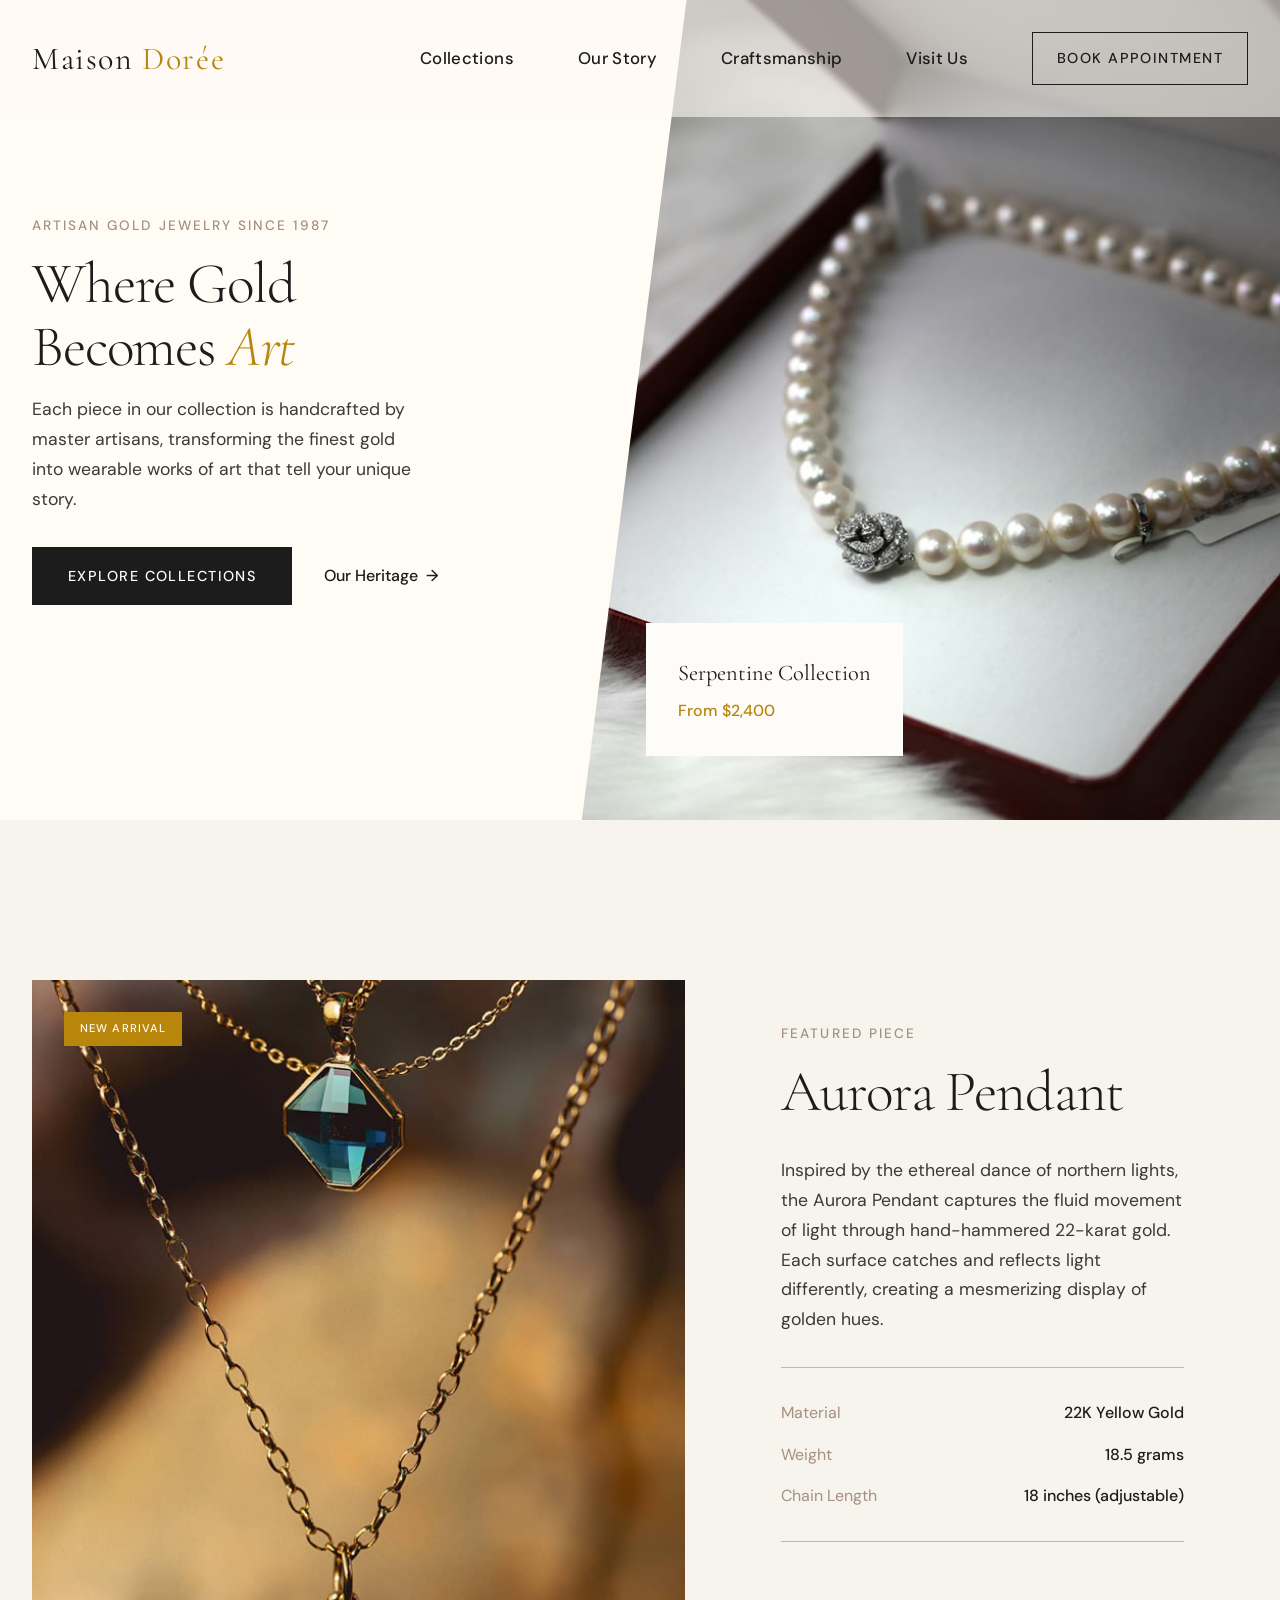
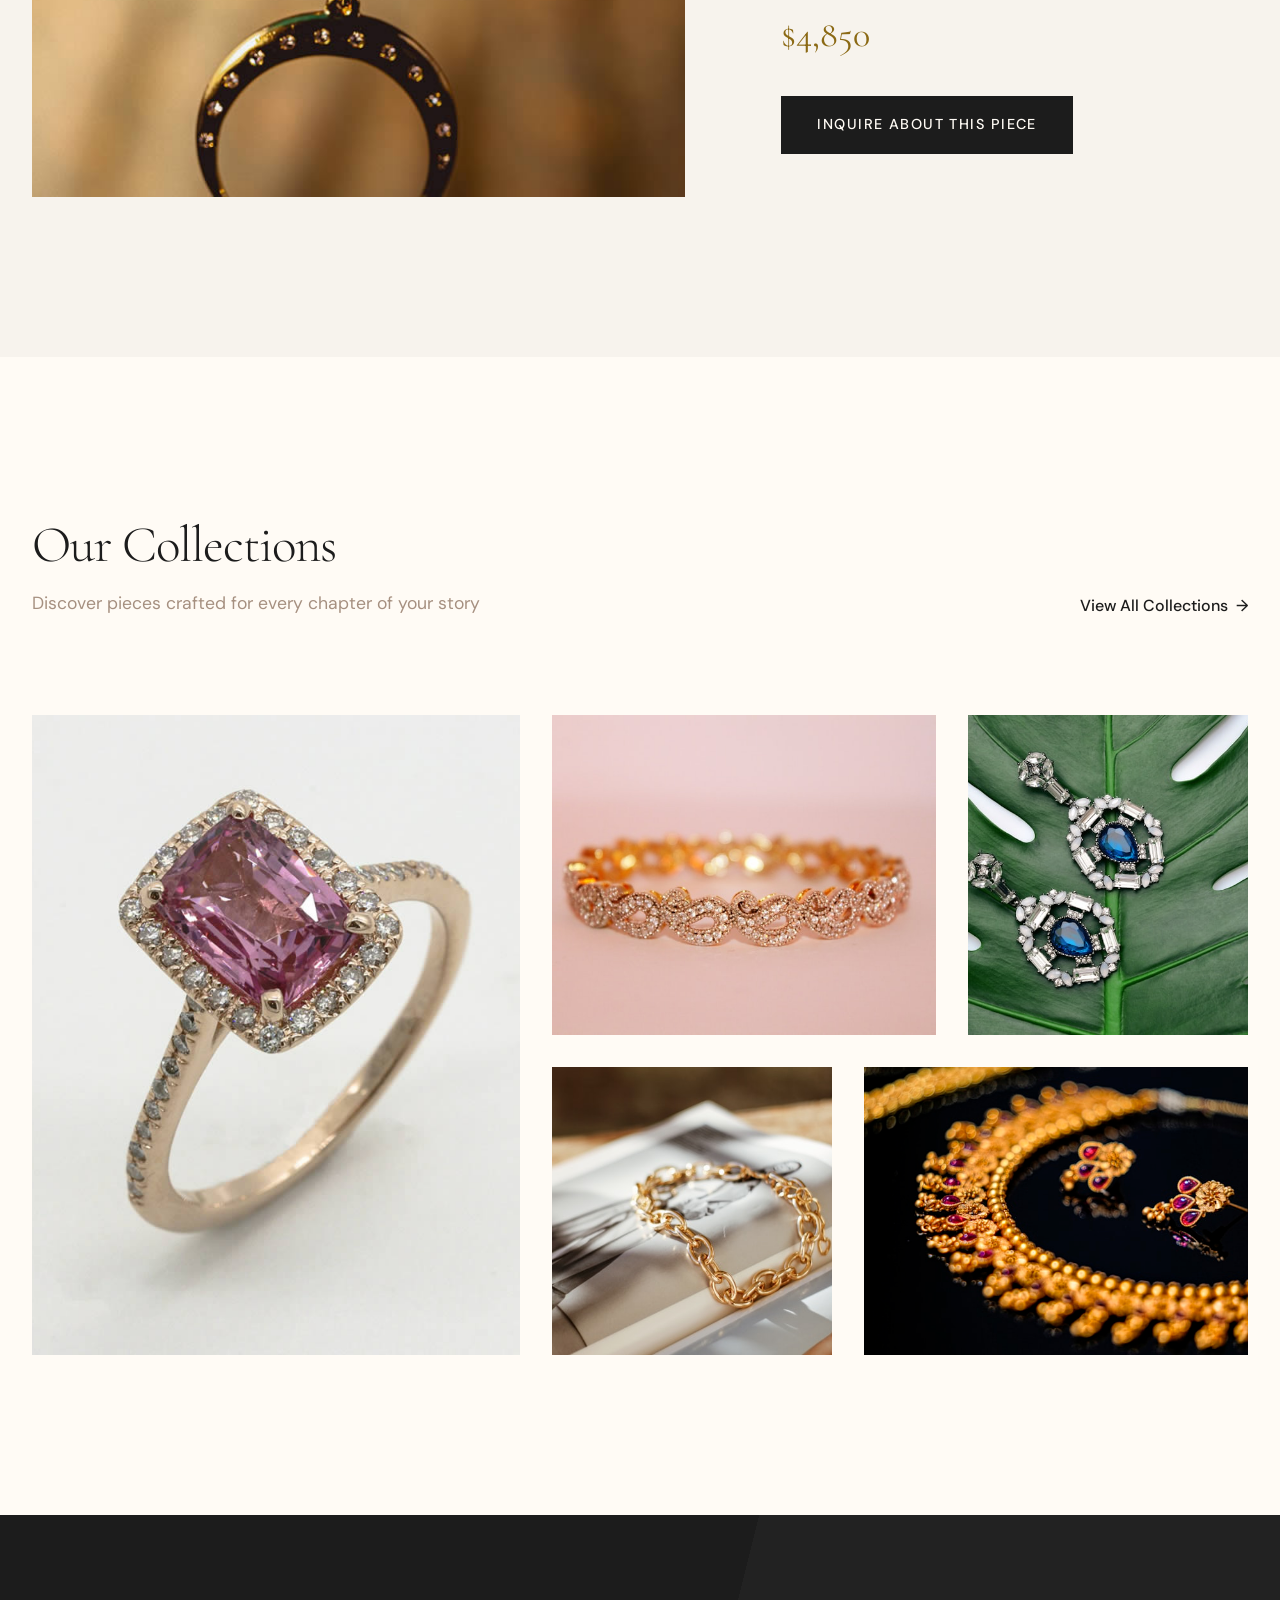
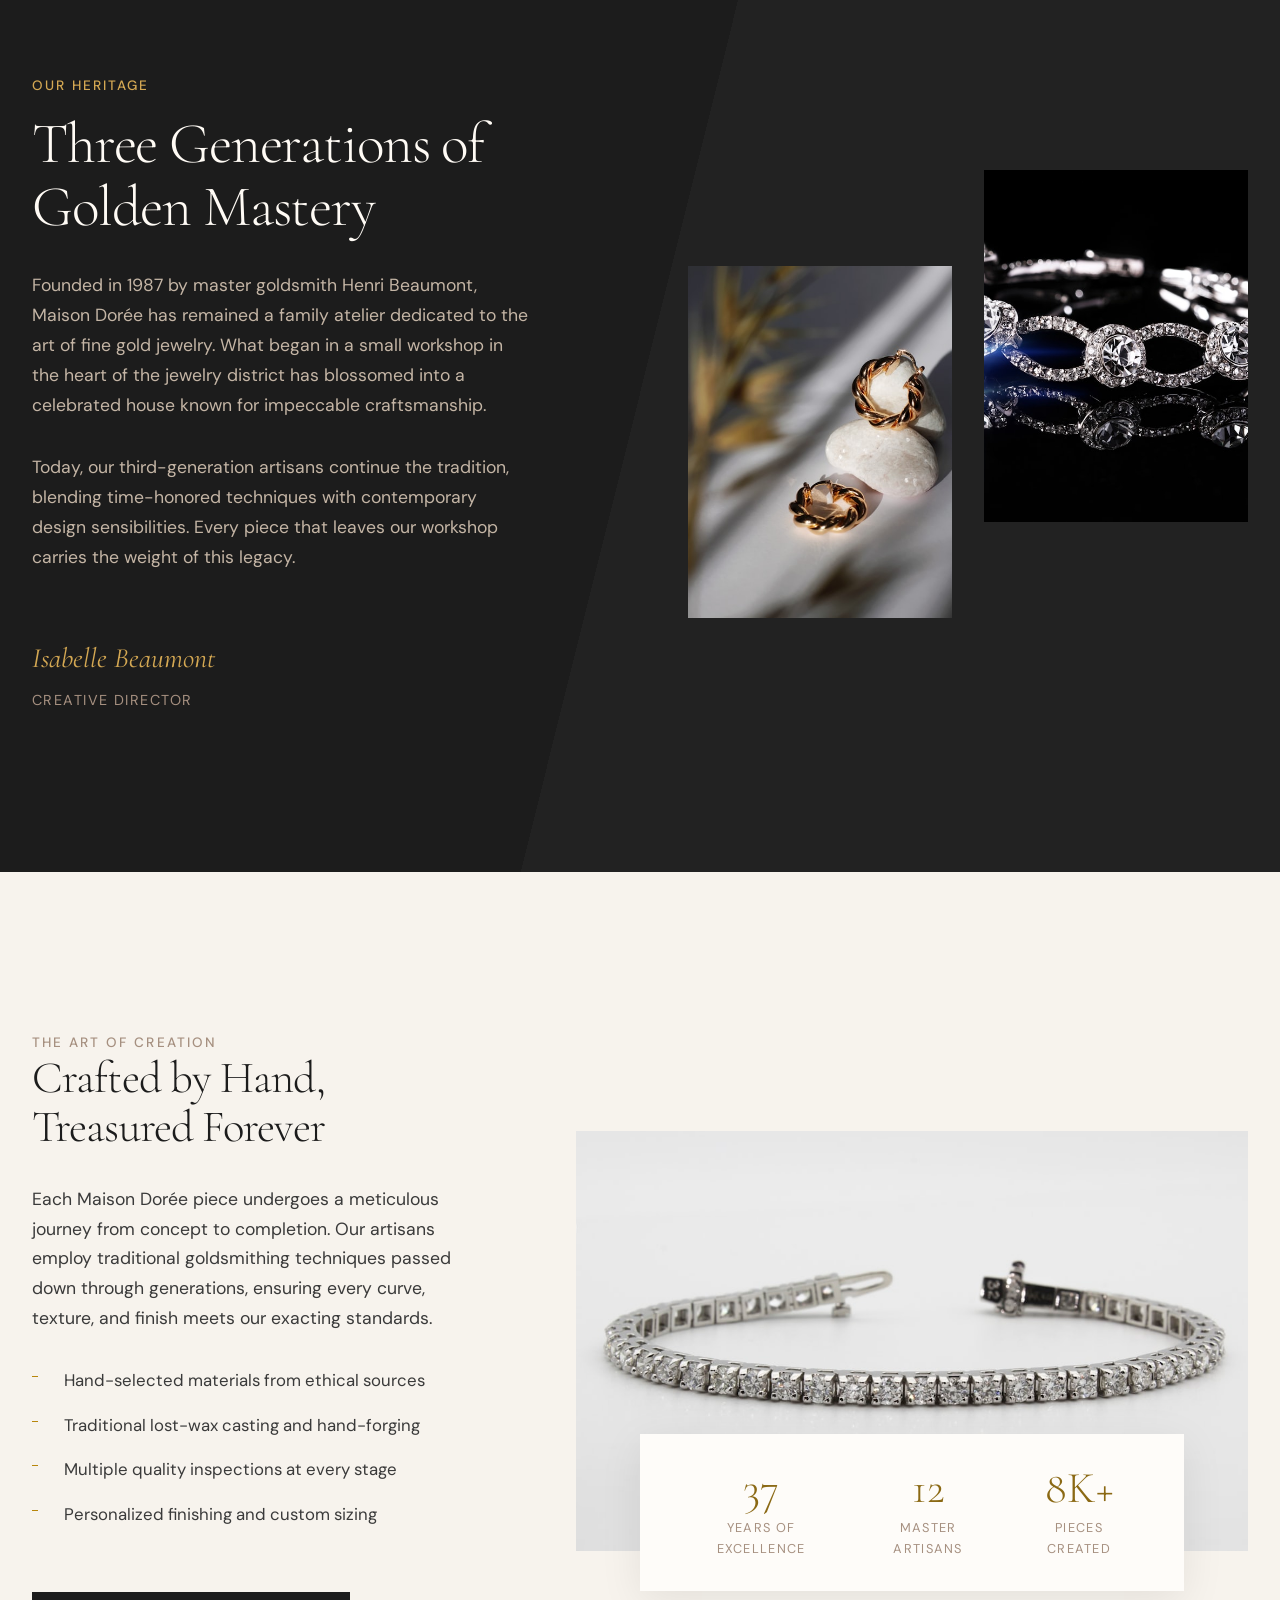
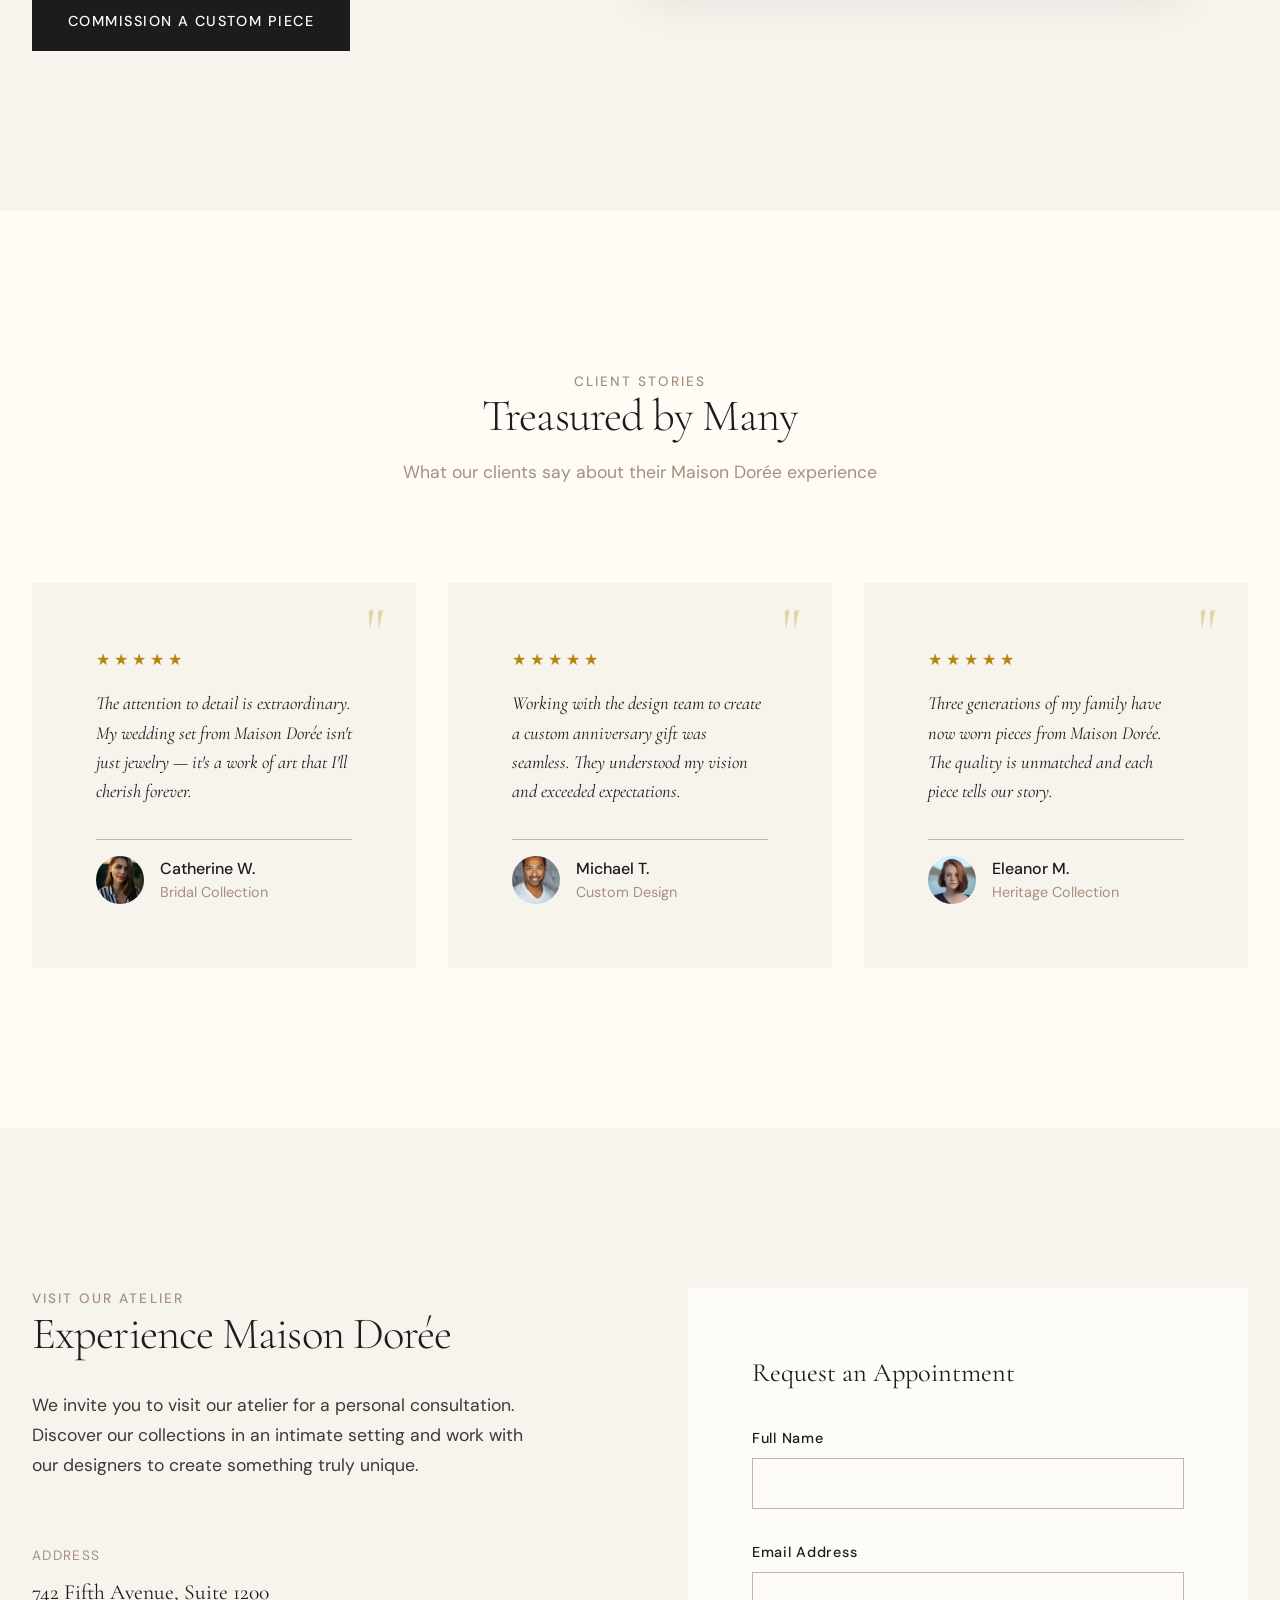
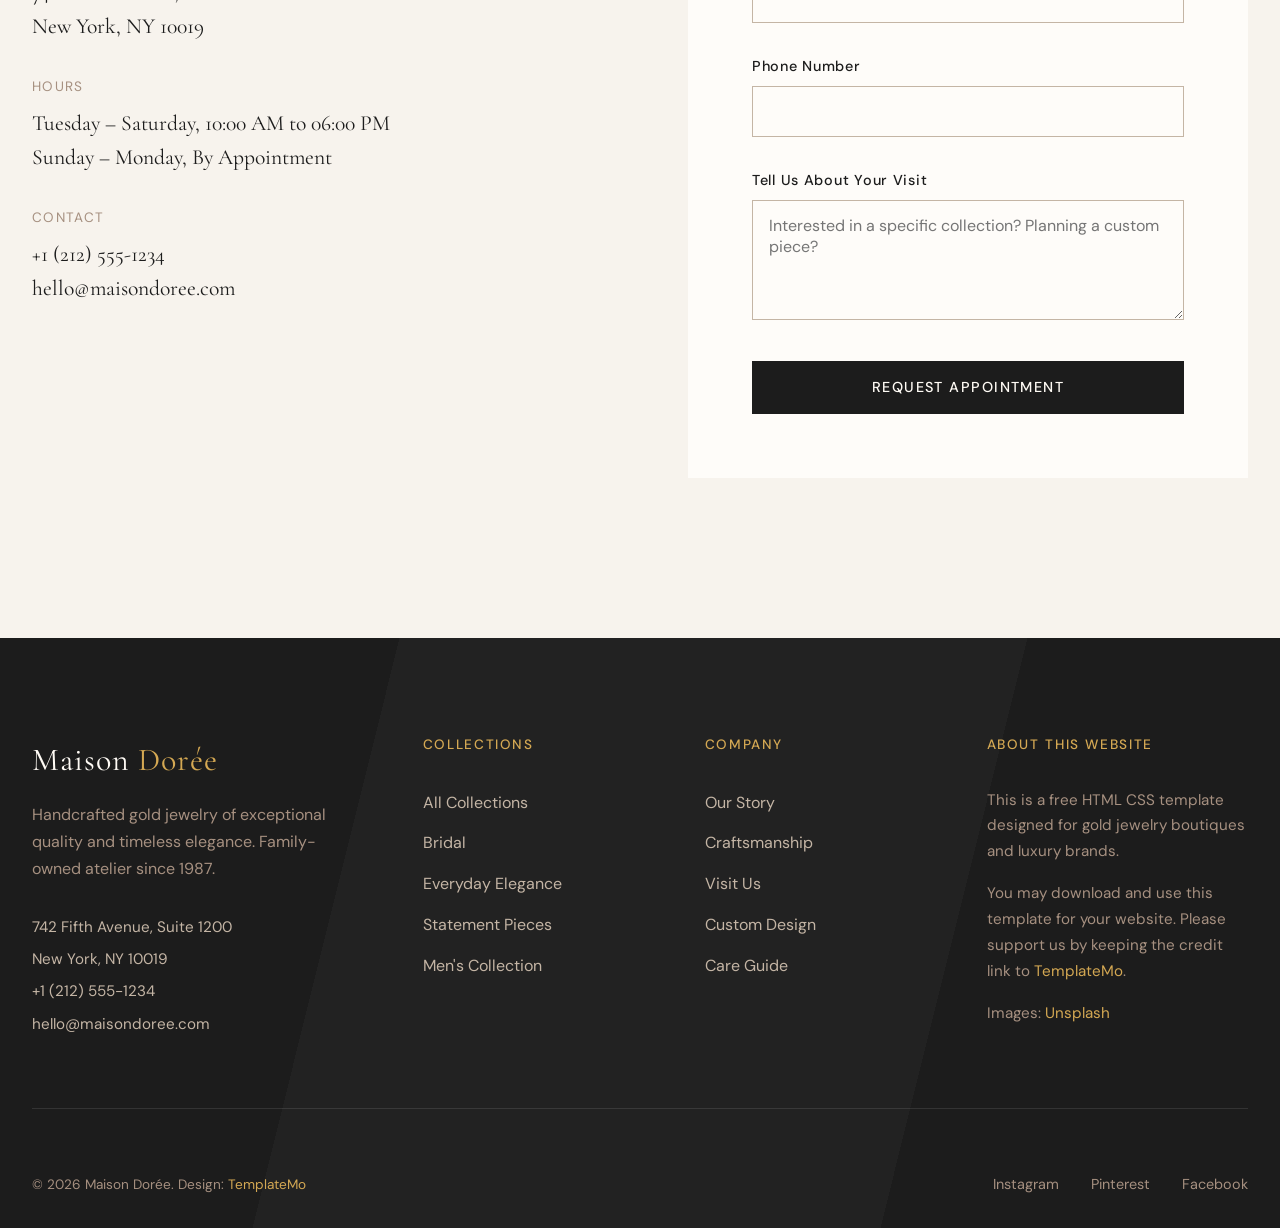
==== web/templatemo_611_maison_doree/index.html @ 8c03e45a "Add files via upload" ====
<!DOCTYPE html>
<html lang="en">
<head>
    <meta charset="UTF-8">
    <meta name="viewport" content="width=device-width, initial-scale=1.0">
    <title>Maison Dorée — Fine Gold Jewelry</title>
    
    <!-- Google Fonts -->
    <link rel="preconnect" href="https://fonts.googleapis.com">
    <link rel="preconnect" href="https://fonts.gstatic.com" crossorigin>
    <link href="https://fonts.googleapis.com/css2?family=Cormorant+Garamond:ital,wght@0,300;0,400;0,500;0,600;1,300;1,400&family=DM+Sans:ital,wght@0,400;0,500;0,600;1,400&display=swap" rel="stylesheet">
    <link rel="stylesheet" href="templatemo-maison-style.css">
    <!--

TemplateMo 611 Maison Doree

https://templatemo.com/tm-611-maison-doree

-->
</head>
<body>
    <!-- Header -->
    <header class="site-header" id="header">
        <div class="container">
            <div class="header-inner">
                <a href="#" class="logo">Maison <span>Dorée</span></a>
                
                <nav class="nav-main">
                    <a href="#collections">Collections</a>
                    <a href="#story">Our Story</a>
                    <a href="#craftsmanship">Craftsmanship</a>
                    <a href="#contact">Visit Us</a>
                    <a href="#contact" class="nav-cta">Book Appointment</a>
                </nav>
                
                <button class="menu-toggle" id="menuToggle" aria-label="Toggle menu">
                    <span></span>
                    <span></span>
                    <span></span>
                </button>
            </div>
        </div>
    </header>
    
    <!-- Mobile Navigation -->
    <div class="mobile-overlay" id="mobileOverlay"></div>
    <nav class="mobile-nav" id="mobileNav">
        <button class="mobile-nav-close" id="mobileNavClose">×</button>
        <ul class="mobile-nav-links">
            <li><a href="#collections">Collections</a></li>
            <li><a href="#story">Our Story</a></li>
            <li><a href="#craftsmanship">Craftsmanship</a></li>
            <li><a href="#contact">Visit Us</a></li>
        </ul>
        <div class="mobile-nav-cta">
            <a href="#contact" class="btn-primary">Book Appointment</a>
        </div>
    </nav>
    
    <!-- Hero Section -->
    <section class="hero">
        <div class="hero-content">
            <p class="text-label hero-tagline">Artisan Gold Jewelry Since 1987</p>
            <h1 class="heading-display hero-title">
                Where Gold<br>Becomes <em>Art</em>
            </h1>
            <p class="text-body hero-description">
                Each piece in our collection is handcrafted by master artisans, 
                transforming the finest gold into wearable works of art that 
                tell your unique story.
            </p>
            <div class="hero-actions">
                <a href="#collections" class="btn-primary">Explore Collections</a>
                <a href="#story" class="btn-text">Our Heritage</a>
            </div>
        </div>
        <div class="hero-image">
            <div class="hero-slide active" data-title="Serpentine Collection" data-price="From $2,400">
                <img src="images/maison-hero-01.jpg" 
                     alt="Serpentine gold jewelry collection">
            </div>
            <div class="hero-slide" data-title="Aurora Pendant" data-price="From $4,850">
                <img src="images/maison-hero-02.jpg" 
                     alt="Aurora gold pendant necklace">
            </div>
            <div class="hero-slide" data-title="Heritage Rings" data-price="From $3,200">
                <img src="images/maison-hero-03.jpg" 
                     alt="Heritage gold ring collection">
            </div>
            <div class="hero-image-overlay">
                <p class="overlay-title" id="heroTitle">Serpentine Collection</p>
                <p class="overlay-price" id="heroPrice">From $2,400</p>
            </div>
        </div>
    </section>
    
    <!-- Featured Piece -->
    <section class="featured-piece">
        <div class="container">
            <div class="featured-grid">
                <div class="featured-image-wrapper">
                    <div class="featured-image">
                        <img src="images/maison-hero-02.jpg" 
                             alt="Handcrafted gold necklace">
                    </div>
                    <div class="featured-badge">New Arrival</div>
                </div>
                <div class="featured-content">
                    <p class="text-label featured-label">Featured Piece</p>
                    <h2 class="heading-display featured-title">
                        Aurora Pendant
                    </h2>
                    <p class="text-body featured-description">
                        Inspired by the ethereal dance of northern lights, 
                        the Aurora Pendant captures the fluid movement of light 
                        through hand-hammered 22-karat gold. Each surface catches 
                        and reflects light differently, creating a mesmerizing 
                        display of golden hues.
                    </p>
                    <div class="featured-details">
                        <div class="detail-row">
                            <span class="detail-label">Material</span>
                            <span class="detail-value">22K Yellow Gold</span>
                        </div>
                        <div class="detail-row">
                            <span class="detail-label">Weight</span>
                            <span class="detail-value">18.5 grams</span>
                        </div>
                        <div class="detail-row">
                            <span class="detail-label">Chain Length</span>
                            <span class="detail-value">18 inches (adjustable)</span>
                        </div>
                    </div>
                    <p class="featured-price">$4,850</p>
                    <a href="#contact" class="btn-primary">Inquire About This Piece</a>
                </div>
            </div>
        </div>
    </section>
    
    <!-- Collections -->
    <section class="collections" id="collections">
        <div class="container">
            <div class="section-header">
                <div class="section-header-left">
                    <h2 class="heading-display section-title">Our Collections</h2>
                    <p class="text-body section-subtitle">
                        Discover pieces crafted for every chapter of your story
                    </p>
                </div>
                <a href="#" class="btn-text">View All Collections</a>
            </div>
            
            <div class="collections-grid">
                <div class="collection-item">
                    <div class="collection-image">
                        <img src="images/maison-hero-03.jpg" 
                             alt="Bridal jewelry collection">
                    </div>
                    <div class="collection-overlay">
                        <h3 class="collection-name">Bridal</h3>
                        <p class="collection-count">24 pieces</p>
                    </div>
                </div>
                
                <div class="collection-item">
                    <div class="collection-image">
                        <img src="images/maison-doree-01.jpg" 
                             alt="Everyday gold jewelry">
                    </div>
                    <div class="collection-overlay">
                        <h3 class="collection-name">Everyday Elegance</h3>
                        <p class="collection-count">36 pieces</p>
                    </div>
                </div>
                
                <div class="collection-item">
                    <div class="collection-image">
                        <img src="images/maison-doree-02.jpg" 
                             alt="Statement gold pieces">
                    </div>
                    <div class="collection-overlay">
                        <h3 class="collection-name">Statement</h3>
                        <p class="collection-count">18 pieces</p>
                    </div>
                </div>
                
                <div class="collection-item">
                    <div class="collection-image">
                        <img src="images/maison-doree-03.jpg" 
                             alt="Heritage collection">
                    </div>
                    <div class="collection-overlay">
                        <h3 class="collection-name">Heritage</h3>
                        <p class="collection-count">12 pieces</p>
                    </div>
                </div>
                
                <div class="collection-item">
                    <div class="collection-image">
                        <img src="images/maison-doree-04.jpg" 
                             alt="Men's gold collection">
                    </div>
                    <div class="collection-overlay">
                        <h3 class="collection-name">Men's Collection</h3>
                        <p class="collection-count">15 pieces</p>
                    </div>
                </div>
            </div>
        </div>
    </section>
    
    <!-- Our Story -->
    <section class="story" id="story">
        <div class="container">
            <div class="story-grid">
                <div class="story-content">
                    <p class="text-label story-label">Our Heritage</p>
                    <h2 class="heading-display story-title">
                        Three Generations of Golden Mastery
                    </h2>
                    <p class="text-body story-text">
                        Founded in 1987 by master goldsmith Henri Beaumont, 
                        Maison Dorée has remained a family atelier dedicated to 
                        the art of fine gold jewelry. What began in a small 
                        workshop in the heart of the jewelry district has 
                        blossomed into a celebrated house known for impeccable 
                        craftsmanship.
                    </p>
                    <p class="text-body story-text">
                        Today, our third-generation artisans continue the 
                        tradition, blending time-honored techniques with 
                        contemporary design sensibilities. Every piece that 
                        leaves our workshop carries the weight of this legacy.
                    </p>
                    <div class="story-signature">
                        <p class="signature-name">Isabelle Beaumont</p>
                        <p class="signature-title">Creative Director</p>
                    </div>
                </div>
                <div class="story-images">
                    <div class="story-image">
                        <img src="images/maison-doree-05.jpg" 
                             alt="Goldsmith at work">
                    </div>
                    <div class="story-image">
                        <img src="images/maison-doree-06.jpg" 
                             alt="Jewelry crafting detail">
                    </div>
                </div>
            </div>
        </div>
    </section>
    
    <!-- Craftsmanship -->
    <section class="craftsmanship" id="craftsmanship">
        <div class="container">
            <div class="craft-grid">
                <div class="craft-content">
                    <p class="text-label">The Art of Creation</p>
                    <h2 class="heading-display craft-title">
                        Crafted by Hand, Treasured Forever
                    </h2>
                    <p class="text-body craft-text">
                        Each Maison Dorée piece undergoes a meticulous journey 
                        from concept to completion. Our artisans employ 
                        traditional goldsmithing techniques passed down through 
                        generations, ensuring every curve, texture, and finish 
                        meets our exacting standards.
                    </p>
                    <ul class="craft-list text-body">
                        <li>Hand-selected materials from ethical sources</li>
                        <li>Traditional lost-wax casting and hand-forging</li>
                        <li>Multiple quality inspections at every stage</li>
                        <li>Personalized finishing and custom sizing</li>
                    </ul>
                    <a href="#contact" class="btn-primary">Commission a Custom Piece</a>
                </div>
                <div class="craft-image-wrapper">
                    <div class="craft-image">
                        <img src="images/maison-doree-07.jpg" 
                             alt="Jewelry craftsmanship workshop">
                    </div>
                    <div class="craft-stats">
                        <div class="stat-item">
                            <p class="stat-number">37</p>
                            <p class="stat-label">Years of Excellence</p>
                        </div>
                        <div class="stat-item">
                            <p class="stat-number">12</p>
                            <p class="stat-label">Master Artisans</p>
                        </div>
                        <div class="stat-item">
                            <p class="stat-number">8K+</p>
                            <p class="stat-label">Pieces Created</p>
                        </div>
                    </div>
                </div>
            </div>
        </div>
    </section>
    
    <!-- Testimonials -->
    <section class="testimonials">
        <div class="container">
            <div class="testimonials-header">
                <p class="text-label">Client Stories</p>
                <h2 class="heading-display testimonials-title">Treasured by Many</h2>
                <p class="text-body testimonials-subtitle">What our clients say about their Maison Dorée experience</p>
            </div>
            
            <div class="testimonials-grid">
                <div class="testimonial-card">
                    <div class="testimonial-stars">
                        <span>★</span><span>★</span><span>★</span><span>★</span><span>★</span>
                    </div>
                    <p class="testimonial-text">
                        The attention to detail is extraordinary. My wedding set from Maison Dorée isn't just jewelry — it's a work of art that I'll cherish forever.
                    </p>
                    <div class="testimonial-author">
                        <div class="testimonial-avatar">
                            <img src="images/avatar-01.jpg" alt="Catherine W.">
                        </div>
                        <div class="testimonial-info">
                            <p class="testimonial-name">Catherine W.</p>
                            <p class="testimonial-detail">Bridal Collection</p>
                        </div>
                    </div>
                </div>
                
                <div class="testimonial-card">
                    <div class="testimonial-stars">
                        <span>★</span><span>★</span><span>★</span><span>★</span><span>★</span>
                    </div>
                    <p class="testimonial-text">
                        Working with the design team to create a custom anniversary gift was seamless. They understood my vision and exceeded expectations.
                    </p>
                    <div class="testimonial-author">
                        <div class="testimonial-avatar">
                            <img src="images/avatar-02.jpg" alt="Michael T.">
                        </div>
                        <div class="testimonial-info">
                            <p class="testimonial-name">Michael T.</p>
                            <p class="testimonial-detail">Custom Design</p>
                        </div>
                    </div>
                </div>
                
                <div class="testimonial-card">
                    <div class="testimonial-stars">
                        <span>★</span><span>★</span><span>★</span><span>★</span><span>★</span>
                    </div>
                    <p class="testimonial-text">
                        Three generations of my family have now worn pieces from Maison Dorée. The quality is unmatched and each piece tells our story.
                    </p>
                    <div class="testimonial-author">
                        <div class="testimonial-avatar">
                            <img src="images/avatar-03.jpg" alt="Eleanor M.">
                        </div>
                        <div class="testimonial-info">
                            <p class="testimonial-name">Eleanor M.</p>
                            <p class="testimonial-detail">Heritage Collection</p>
                        </div>
                    </div>
                </div>
            </div>
        </div>
    </section>
    
    <!-- Contact -->
    <section class="contact" id="contact">
        <div class="container">
            <div class="contact-grid">
                <div class="contact-content">
                    <p class="text-label">Visit Our Atelier</p>
                    <h2 class="heading-display contact-title">
                        Experience Maison Dorée
                    </h2>
                    <p class="text-body contact-text">
                        We invite you to visit our atelier for a personal 
                        consultation. Discover our collections in an intimate 
                        setting and work with our designers to create something 
                        truly unique.
                    </p>
                    
                    <div class="contact-details">
                        <div class="contact-item">
                            <p class="contact-item-label">Address</p>
                            <p class="contact-item-value">
                                742 Fifth Avenue, Suite 1200<br>
                                New York, NY 10019
                            </p>
                        </div>
                        <div class="contact-item">
                            <p class="contact-item-label">Hours</p>
                            <p class="contact-item-value">
                                Tuesday – Saturday, 10:00 AM to 06:00 PM<br>
                                Sunday – Monday, By Appointment
                            </p>
                        </div>
                        <div class="contact-item">
                            <p class="contact-item-label">Contact</p>
                            <p class="contact-item-value">
                                <a href="tel:+12125551234">+1 (212) 555-1234</a><br>
                                <a href="mailto:hello@maisondoree.com">hello@maisondoree.com</a>
                            </p>
                        </div>
                    </div>
                </div>
                
                <div class="contact-form-wrapper">
                    <h3 class="form-title">Request an Appointment</h3>
                    <form id="appointmentForm">
                        <div class="form-group">
                            <label class="form-label" for="name">Full Name</label>
                            <input type="text" id="name" name="name" class="form-input" required>
                        </div>
                        <div class="form-group">
                            <label class="form-label" for="email">Email Address</label>
                            <input type="email" id="email" name="email" class="form-input" required>
                        </div>
                        <div class="form-group">
                            <label class="form-label" for="phone">Phone Number</label>
                            <input type="tel" id="phone" name="phone" class="form-input">
                        </div>
                        <div class="form-group">
                            <label class="form-label" for="message">Tell Us About Your Visit</label>
                            <textarea id="message" name="message" class="form-textarea" 
                                placeholder="Interested in a specific collection? Planning a custom piece?"></textarea>
                        </div>
                        <button type="submit" class="form-submit">Request Appointment</button>
                    </form>
                </div>
            </div>
        </div>
    </section>
    
    <!-- Footer -->
    <footer class="site-footer">
        <div class="container">
            <div class="footer-grid">
                <!-- Column 1: Brand & Contact -->
                <div class="footer-brand">
                    <p class="footer-logo">Maison <span>Dorée</span></p>
                    <p class="footer-tagline">
                        Handcrafted gold jewelry of exceptional quality and timeless elegance. Family-owned atelier since 1987.
                    </p>
                    <div class="footer-contact-info">
                        <p>742 Fifth Avenue, Suite 1200</p>
                        <p>New York, NY 10019</p>
                        <p><a href="tel:+12125551234">+1 (212) 555-1234</a></p>
                        <p><a href="mailto:hello@maisondoree.com">hello@maisondoree.com</a></p>
                    </div>
                </div>
                
                <!-- Column 2: Quick Links -->
                <div class="footer-column">
                    <h4 class="footer-column-title">Collections</h4>
                    <ul class="footer-links">
                        <li><a href="#collections">All Collections</a></li>
                        <li><a href="#">Bridal</a></li>
                        <li><a href="#">Everyday Elegance</a></li>
                        <li><a href="#">Statement Pieces</a></li>
                        <li><a href="#">Men's Collection</a></li>
                    </ul>
                </div>
                
                <!-- Column 3: Company -->
                <div class="footer-column">
                    <h4 class="footer-column-title">Company</h4>
                    <ul class="footer-links">
                        <li><a href="#story">Our Story</a></li>
                        <li><a href="#craftsmanship">Craftsmanship</a></li>
                        <li><a href="#contact">Visit Us</a></li>
                        <li><a href="#">Custom Design</a></li>
                        <li><a href="#">Care Guide</a></li>
                    </ul>
                </div>
                
                <!-- Column 4: About This Website -->
                <div class="footer-column footer-about">
                    <h4 class="footer-column-title">About This Website</h4>
                    <p>
                        This is a free HTML CSS template designed for gold jewelry boutiques and luxury brands.
                    </p>
                    <p>
                        You may download and use this template for your website. Please support us by keeping the credit link to <a href="https://templatemo.com" target="_blank">TemplateMo</a>.
                    </p>
                    <p>
                        Images: <a href="https://unsplash.com" target="_blank">Unsplash</a>
                    </p>
                </div>
            </div>
            
            <!-- Footer Bottom -->
            <div class="footer-bottom">
                <p class="footer-copyright">© 2026 Maison Dorée. Design: <a href="https://templatemo.com" target="_blank" rel="nofollow">TemplateMo</a></p>
                <div class="footer-social">
                    <a href="#">Instagram</a>
                    <a href="#">Pinterest</a>
                    <a href="#">Facebook</a>
                </div>
            </div>
        </div>
    </footer>
    <script src="templatemo-maison-doree.js"></script>
</body>
</html>
---- web/templatemo_611_maison_doree/templatemo-maison-style.css ----
@charset "utf-8";
/* 

CSS Document 

TemplateMo 611 Maison Doree

https://templatemo.com/tm-611-maison-doree

*/

:root {
	--color-cream: #FFFBF5;
	--color-ivory: #F7F3ED;
	--color-warm-white: #FEFCF9;
	--color-gold: #B8860B;
	--color-gold-light: #D4A853;
	--color-gold-dark: #8B6914;
	--color-charcoal: #1C1C1C;
	--color-charcoal-soft: #3A3A3A;
	--color-taupe: #A69080;
	--color-taupe-light: #C4B5A5;

	--font-display: 'Cormorant Garamond', Georgia, serif;
	--font-body: 'DM Sans', -apple-system, sans-serif;

	--space-xs: 0.5rem;
	--space-sm: 1rem;
	--space-md: 2rem;
	--space-lg: 4rem;
	--space-xl: 6rem;
	--space-2xl: 10rem;
}

*,
*::before,
*::after {
	margin: 0;
	padding: 0;
	box-sizing: border-box;
}

html {
	scroll-behavior: smooth;
}

body {
	font-family: var(--font-body);
	font-size: 18px;
	line-height: 1.6;
	color: var(--color-charcoal);
	background-color: var(--color-cream);
	-webkit-font-smoothing: antialiased;
}

img {
	max-width: 100%;
	height: auto;
	display: block;
}

a {
	color: inherit;
	text-decoration: none;
}

/* Typography */
.heading-display {
	font-family: var(--font-display);
	font-weight: 300;
	line-height: 1.1;
	letter-spacing: -0.02em;
}

.heading-editorial {
	font-family: var(--font-display);
	font-weight: 400;
	font-style: italic;
	line-height: 1.2;
}

.text-label {
	font-family: var(--font-body);
	font-size: 0.85rem;
	font-weight: 500;
	letter-spacing: 0.15em;
	text-transform: uppercase;
	color: var(--color-taupe);
}

.text-body {
	font-family: var(--font-body);
	font-size: 1.1rem;
	line-height: 1.7;
	color: var(--color-charcoal-soft);
}

/* Layout Utilities */
.container {
	width: 100%;
	max-width: 1400px;
	margin: 0 auto;
	padding: 0 var(--space-md);
}

.container--narrow {
	max-width: 900px;
}

.container--wide {
	max-width: 1600px;
}

/* ========================================
           HEADER / NAVIGATION
        ======================================== */
.site-header {
	position: fixed;
	top: 0;
	left: 0;
	right: 0;
	z-index: 1000;
	padding: var(--space-md) 0;
	transition: background 0.4s ease, padding 0.4s ease;
}

.site-header::before {
	content: '';
	position: absolute;
	top: 0;
	left: 0;
	right: 0;
	bottom: 0;
	background-color: rgba(255, 251, 245, 0.6);
	z-index: -1;
}

.site-header.scrolled {
	background: rgba(255, 251, 245, 0.98);
	backdrop-filter: blur(10px);
	padding: var(--space-sm) 0;
	box-shadow: 0 1px 0 rgba(0, 0, 0, 0.05);
}

.site-header.scrolled::before {
	display: none;
}

.header-inner {
	display: flex;
	align-items: center;
	justify-content: space-between;
}

.logo {
	font-family: var(--font-display);
	font-size: 2rem;
	font-weight: 400;
	letter-spacing: 0.05em;
}

.logo span {
	color: var(--color-gold);
}

.nav-main {
	display: flex;
	align-items: center;
	gap: var(--space-lg);
}

.nav-main a:not(.nav-cta) {
	font-family: var(--font-body);
	font-size: 1.05rem;
	font-weight: 500;
	letter-spacing: 0.02em;
	position: relative;
	padding: var(--space-xs) 0;
	transition: color 0.3s ease;
}

.nav-main a:not(.nav-cta):hover {
	color: var(--color-gold);
}

.nav-cta {
	font-family: var(--font-body);
	font-size: 0.9rem;
	font-weight: 500;
	letter-spacing: 0.1em;
	text-transform: uppercase;
	padding: 0.875rem 1.5rem;
	border: 1px solid var(--color-charcoal);
	transition: all 0.3s ease;
}

.nav-cta:hover {
	background-color: var(--color-charcoal);
	color: var(--color-cream);
}

/* Mobile Menu Toggle */
.menu-toggle {
	display: none;
	flex-direction: column;
	gap: 5px;
	background: none;
	border: none;
	cursor: pointer;
	padding: 10px;
}

.menu-toggle span {
	display: block;
	width: 24px;
	height: 1.5px;
	background-color: var(--color-charcoal);
	transition: all 0.3s ease;
}

/* ========================================
           HERO SECTION
        ======================================== */
.hero {
	min-height: 600px;
	max-height: 820px;
	height: 100vh;
	display: grid;
	grid-template-columns: 1fr 1.2fr;
	background-color: var(--color-cream);
	overflow: hidden;
}

.hero-content {
	display: flex;
	flex-direction: column;
	justify-content: center;
	padding: var(--space-md) var(--space-lg);
	padding-left: max(var(--space-md), calc((100vw - 1400px) / 2 + var(--space-md)));
}

.hero-tagline {
	margin-bottom: var(--space-sm);
	opacity: 0;
	transform: translateY(20px);
	animation: fadeUp 0.8s ease forwards;
	animation-delay: 0.3s;
}

.hero-title {
	font-size: clamp(2.5rem, 4.5vw, 4rem);
	margin-bottom: var(--space-sm);
	opacity: 0;
	transform: translateY(30px);
	animation: fadeUp 0.8s ease forwards;
	animation-delay: 0.5s;
}

.hero-title em {
	font-style: italic;
	color: var(--color-gold);
}

.hero-description {
	max-width: 380px;
	margin-bottom: var(--space-md);
	opacity: 0;
	transform: translateY(20px);
	animation: fadeUp 0.8s ease forwards;
	animation-delay: 0.7s;
}

.hero-actions {
	display: flex;
	align-items: center;
	gap: var(--space-md);
	opacity: 0;
	transform: translateY(20px);
	animation: fadeUp 0.8s ease forwards;
	animation-delay: 0.9s;
}

.btn-primary {
	display: inline-flex;
	align-items: center;
	gap: var(--space-sm);
	font-family: var(--font-body);
	font-size: 0.9rem;
	font-weight: 500;
	letter-spacing: 0.1em;
	text-transform: uppercase;
	padding: 1.1rem 2.25rem;
	background-color: var(--color-charcoal);
	color: var(--color-cream);
	border: none;
	cursor: pointer;
	transition: all 0.3s ease;
}

.btn-primary:hover {
	background-color: var(--color-gold-dark);
}

.btn-text {
	font-family: var(--font-body);
	font-size: 1rem;
	font-weight: 500;
	color: var(--color-charcoal);
	position: relative;
}

.btn-text::after {
	content: '→';
	margin-left: 0.5rem;
	transition: margin-left 0.3s ease;
}

.btn-text:hover::after {
	margin-left: 0.75rem;
}

.hero-image {
	position: relative;
	overflow: hidden;
	clip-path: polygon(15% 0, 100% 0, 100% 100%, 0 100%);
}

.hero-slide {
	position: absolute;
	inset: 0;
	opacity: 0;
	transition: opacity 1s ease-in-out;
}

.hero-slide.active {
	opacity: 1;
}

.hero-slide img {
	width: 100%;
	height: 100%;
	object-fit: cover;
}

.hero-image-overlay {
	position: absolute;
	bottom: var(--space-lg);
	left: var(--space-lg);
	background-color: var(--color-warm-white);
	padding: var(--space-md);
	max-width: 280px;
	z-index: 10;
	opacity: 0;
	transform: translateY(20px);
	animation: fadeUp 0.8s ease forwards;
	animation-delay: 1.1s;
}

.overlay-title {
	font-family: var(--font-display);
	font-size: 1.4rem;
	font-weight: 400;
	margin-bottom: var(--space-xs);
	transition: opacity 0.5s ease;
}

.overlay-price {
	font-family: var(--font-body);
	font-size: 1rem;
	color: var(--color-gold);
	font-weight: 500;
	transition: opacity 0.5s ease;
}

@keyframes fadeUp {
	to {
		opacity: 1;
		transform: translateY(0);
	}
}

/* ========================================
           FEATURED PIECE SECTION
        ======================================== */
.featured-piece {
	padding: var(--space-2xl) 0;
	background-color: var(--color-ivory);
}

.featured-grid {
	display: grid;
	grid-template-columns: 1.4fr 1fr;
	gap: var(--space-xl);
	align-items: center;
}

.featured-image-wrapper {
	position: relative;
}

.featured-image {
	aspect-ratio: 4/5;
	overflow: hidden;
}

.featured-image img {
	width: 100%;
	height: 100%;
	object-fit: cover;
	transition: transform 0.8s ease;
}

.featured-image-wrapper:hover .featured-image img {
	transform: scale(1.03);
}

.featured-badge {
	position: absolute;
	top: var(--space-md);
	left: var(--space-md);
	background-color: var(--color-gold);
	color: var(--color-cream);
	font-family: var(--font-body);
	font-size: 0.7rem;
	font-weight: 500;
	letter-spacing: 0.1em;
	text-transform: uppercase;
	padding: 0.5rem 1rem;
}

.featured-content {
	padding-right: var(--space-lg);
}

.featured-label {
	margin-bottom: var(--space-sm);
}

.featured-title {
	font-size: clamp(2.75rem, 4.5vw, 4rem);
	margin-bottom: var(--space-md);
}

.featured-description {
	margin-bottom: var(--space-md);
}

.featured-details {
	display: flex;
	flex-direction: column;
	gap: var(--space-sm);
	margin-bottom: var(--space-lg);
	padding: var(--space-md) 0;
	border-top: 1px solid var(--color-taupe-light);
	border-bottom: 1px solid var(--color-taupe-light);
}

.detail-row {
	display: flex;
	justify-content: space-between;
	font-size: 1rem;
}

.detail-label {
	color: var(--color-taupe);
}

.detail-value {
	font-weight: 500;
}

.featured-price {
	font-family: var(--font-display);
	font-size: 2.25rem;
	font-weight: 400;
	color: var(--color-gold-dark);
	margin-bottom: var(--space-md);
}

/* ========================================
           COLLECTIONS SECTION
        ======================================== */
.collections {
	padding: var(--space-2xl) 0;
	background-color: var(--color-cream);
}

.section-header {
	display: flex;
	justify-content: space-between;
	align-items: flex-end;
	margin-bottom: var(--space-xl);
}

.section-header-left {
	max-width: 500px;
}

.section-title {
	font-size: clamp(2.25rem, 4vw, 3.5rem);
	margin-bottom: var(--space-sm);
}

.section-subtitle {
	color: var(--color-taupe);
}

/* Asymmetric Masonry Grid */
.collections-grid {
	display: grid;
	grid-template-columns: repeat(12, 1fr);
	grid-template-rows: repeat(2, auto);
	gap: var(--space-md);
}

.collection-item {
	position: relative;
	overflow: hidden;
	cursor: pointer;
}

.collection-item:nth-child(1) {
	grid-column: 1 / 6;
	grid-row: 1 / 3;
}

.collection-item:nth-child(2) {
	grid-column: 6 / 10;
	grid-row: 1 / 2;
}

.collection-item:nth-child(3) {
	grid-column: 10 / 13;
	grid-row: 1 / 2;
}

.collection-item:nth-child(4) {
	grid-column: 6 / 9;
	grid-row: 2 / 3;
}

.collection-item:nth-child(5) {
	grid-column: 9 / 13;
	grid-row: 2 / 3;
}

.collection-image {
	width: 100%;
	height: 100%;
	min-height: 280px;
	overflow: hidden;
}

.collection-item:nth-child(1) .collection-image {
	min-height: 600px;
}

.collection-image img {
	width: 100%;
	height: 100%;
	object-fit: cover;
	transition: transform 0.6s ease;
}

.collection-item:hover .collection-image img {
	transform: scale(1.05);
}

.collection-overlay {
	position: absolute;
	inset: 0;
	background: linear-gradient(to top, rgba(28, 28, 28, 0.7) 0%, transparent 60%);
	display: flex;
	flex-direction: column;
	justify-content: flex-end;
	padding: var(--space-md);
	opacity: 0;
	transition: opacity 0.4s ease;
}

.collection-item:hover .collection-overlay {
	opacity: 1;
}

.collection-name {
	font-family: var(--font-display);
	font-size: 1.75rem;
	font-weight: 400;
	color: var(--color-cream);
	margin-bottom: var(--space-xs);
}

.collection-count {
	font-size: 0.9rem;
	color: var(--color-taupe-light);
	letter-spacing: 0.05em;
}

/* ========================================
           ABOUT / STORY SECTION
        ======================================== */
.story {
	padding: var(--space-2xl) 0;
	background: linear-gradient(104deg,
			#1C1C1C 0%,
			#1C1C1C 50%,
			#222222 50%,
			#222222 100%);
	color: var(--color-cream);
	overflow: hidden;
}

.story-grid {
	display: grid;
	grid-template-columns: 1fr 1fr;
	gap: var(--space-xl);
	align-items: center;
}

.story-content {
	padding-right: var(--space-lg);
}

.story-label {
	color: var(--color-gold-light);
	margin-bottom: var(--space-sm);
}

.story-title {
	font-size: clamp(2.75rem, 4.5vw, 4.5rem);
	margin-bottom: var(--space-md);
	color: var(--color-cream);
}

.story-text {
	color: var(--color-taupe-light);
	margin-bottom: var(--space-md);
}

.story-signature {
	margin-top: var(--space-lg);
}

.signature-name {
	font-family: var(--font-display);
	font-style: italic;
	font-size: 1.75rem;
	color: var(--color-gold-light);
	margin-bottom: var(--space-xs);
}

.signature-title {
	font-size: 0.9rem;
	color: var(--color-taupe);
	letter-spacing: 0.1em;
	text-transform: uppercase;
}

.story-images {
	display: grid;
	grid-template-columns: 1fr 1fr;
	gap: var(--space-md);
	position: relative;
}

.story-image:first-child {
	margin-top: var(--space-xl);
}

.story-image {
	aspect-ratio: 3/4;
	overflow: hidden;
}

.story-image img {
	width: 100%;
	height: 100%;
	object-fit: cover;
}

/* ========================================
           CRAFTSMANSHIP SECTION
        ======================================== */
.craftsmanship {
	padding: var(--space-2xl) 0;
	background-color: var(--color-ivory);
	overflow: hidden;
}

.craft-grid {
	display: grid;
	grid-template-columns: 1fr 1.5fr;
	gap: var(--space-xl);
	align-items: center;
}

.craft-content {
	order: 1;
}

.craft-image-wrapper {
	order: 2;
	position: relative;
}

.craft-image {
	aspect-ratio: 16/10;
	overflow: hidden;
}

.craft-image img {
	width: 100%;
	height: 100%;
	object-fit: cover;
}

.craft-stats {
	position: absolute;
	bottom: -40px;
	left: var(--space-lg);
	right: var(--space-lg);
	display: flex;
	gap: var(--space-lg);
	background-color: var(--color-warm-white);
	padding: var(--space-md) var(--space-lg);
	box-shadow: 0 10px 40px rgba(0, 0, 0, 0.08);
}

.stat-item {
	text-align: center;
}

.stat-number {
	font-family: var(--font-display);
	font-size: 2.75rem;
	font-weight: 300;
	color: var(--color-gold-dark);
	line-height: 1;
	margin-bottom: var(--space-xs);
}

.stat-label {
	font-size: 0.8rem;
	letter-spacing: 0.1em;
	text-transform: uppercase;
	color: var(--color-taupe);
}

.craft-title {
	font-size: clamp(2.25rem, 3.5vw, 3rem);
	margin-bottom: var(--space-md);
}

.craft-text {
	margin-bottom: var(--space-md);
}

.craft-list {
	list-style: none;
	margin-bottom: var(--space-lg);
}

.craft-list li {
	position: relative;
	padding-left: var(--space-md);
	margin-bottom: var(--space-sm);
	font-size: 1.05rem;
}

.craft-list li::before {
	content: '';
	position: absolute;
	left: 0;
	top: 0.6em;
	width: 6px;
	height: 1px;
	background-color: var(--color-gold);
}

/* ========================================
           TESTIMONIALS SECTION
        ======================================== */
.testimonials {
	padding: var(--space-2xl) 0;
	background-color: var(--color-cream);
}

.testimonials-header {
	text-align: center;
	margin-bottom: var(--space-xl);
}

.testimonials-title {
	font-size: clamp(2.25rem, 3.5vw, 3rem);
	margin-bottom: var(--space-sm);
}

.testimonials-subtitle {
	color: var(--color-taupe);
}

.testimonials-grid {
	display: grid;
	grid-template-columns: repeat(3, 1fr);
	gap: var(--space-md);
}

.testimonial-card {
	background-color: var(--color-ivory);
	padding: var(--space-lg);
	position: relative;
	transition: transform 0.3s ease, box-shadow 0.3s ease;
}

.testimonial-card:hover {
	transform: translateY(-5px);
	box-shadow: 0 15px 40px rgba(0, 0, 0, 0.08);
}

.testimonial-card::before {
	content: '"';
	position: absolute;
	top: var(--space-sm);
	right: var(--space-md);
	font-family: var(--font-display);
	font-size: 4rem;
	line-height: 1;
	color: var(--color-gold);
	opacity: 0.3;
}

.testimonial-stars {
	display: flex;
	gap: 4px;
	margin-bottom: var(--space-sm);
}

.testimonial-stars span {
	color: var(--color-gold);
	font-size: 1rem;
}

.testimonial-text {
	font-family: var(--font-display);
	font-size: 1.15rem;
	font-style: italic;
	line-height: 1.6;
	color: var(--color-charcoal);
	margin-bottom: var(--space-md);
}

.testimonial-author {
	display: flex;
	align-items: center;
	gap: var(--space-sm);
	padding-top: var(--space-sm);
	border-top: 1px solid var(--color-taupe-light);
}

.testimonial-avatar {
	width: 48px;
	height: 48px;
	border-radius: 50%;
	overflow: hidden;
	flex-shrink: 0;
}

.testimonial-avatar img {
	width: 100%;
	height: 100%;
	object-fit: cover;
}

.testimonial-info {
	flex: 1;
}

.testimonial-name {
	font-family: var(--font-body);
	font-size: 1rem;
	font-weight: 500;
	color: var(--color-charcoal);
}

.testimonial-detail {
	font-size: 0.9rem;
	color: var(--color-taupe);
}

/* ========================================
           CONTACT / VISIT SECTION
        ======================================== */
.contact {
	padding: var(--space-2xl) 0;
	background-color: var(--color-ivory);
}

.contact-grid {
	display: grid;
	grid-template-columns: 1fr 1fr;
	gap: var(--space-xl);
}

.contact-content {
	padding-right: var(--space-lg);
}

.contact-title {
	font-size: clamp(2.25rem, 3.5vw, 3rem);
	margin-bottom: var(--space-md);
}

.contact-text {
	margin-bottom: var(--space-lg);
}

.contact-details {
	margin-bottom: var(--space-lg);
}

.contact-item {
	margin-bottom: var(--space-md);
}

.contact-item-label {
	font-size: 0.85rem;
	letter-spacing: 0.1em;
	text-transform: uppercase;
	color: var(--color-taupe);
	margin-bottom: var(--space-xs);
}

.contact-item-value {
	font-family: var(--font-display);
	font-size: 1.35rem;
}

.contact-item-value a {
	transition: color 0.3s ease;
}

.contact-item-value a:hover {
	color: var(--color-gold);
}

.contact-form-wrapper {
	background-color: var(--color-warm-white);
	padding: var(--space-lg);
}

.form-title {
	font-family: var(--font-display);
	font-size: 1.65rem;
	font-weight: 400;
	margin-bottom: var(--space-md);
}

.form-group {
	margin-bottom: var(--space-md);
}

.form-label {
	display: block;
	font-size: 0.9rem;
	font-weight: 500;
	letter-spacing: 0.05em;
	margin-bottom: var(--space-xs);
}

.form-input,
.form-textarea {
	width: 100%;
	padding: 0.875rem 1rem;
	font-family: var(--font-body);
	font-size: 1rem;
	border: 1px solid var(--color-taupe-light);
	background-color: transparent;
	transition: border-color 0.3s ease;
}

.form-input:focus,
.form-textarea:focus {
	outline: none;
	border-color: var(--color-gold);
}

.form-textarea {
	min-height: 120px;
	resize: vertical;
}

.form-submit {
	width: 100%;
	padding: 1.1rem;
	font-family: var(--font-body);
	font-size: 0.9rem;
	font-weight: 500;
	letter-spacing: 0.1em;
	text-transform: uppercase;
	background-color: var(--color-charcoal);
	color: var(--color-cream);
	border: none;
	cursor: pointer;
	transition: background-color 0.3s ease;
}

.form-submit:hover {
	background-color: var(--color-gold-dark);
}

/* ========================================
           FOOTER - 4 Column Layout
        ======================================== */
.site-footer {
	background: linear-gradient(104deg,
			#1C1C1C 0%,
			#1C1C1C 28%,
			#222222 28%,
			#222222 72%,
			#1C1C1C 72%,
			#1C1C1C 100%);
	color: var(--color-cream);
	padding: var(--space-xl) 0 var(--space-md);
	position: relative;
}

.footer-grid {
	display: grid;
	grid-template-columns: 1.5fr 1fr 1fr 1.2fr;
	gap: var(--space-lg);
	margin-bottom: var(--space-lg);
	padding-bottom: var(--space-lg);
	border-bottom: 1px solid rgba(255, 255, 255, 0.1);
}

/* Column 1: Brand */
.footer-brand {
	padding-right: var(--space-md);
}

.footer-logo {
	font-family: var(--font-display);
	font-size: 2rem;
	font-weight: 400;
	letter-spacing: 0.03em;
	margin-bottom: var(--space-sm);
}

.footer-logo span {
	color: var(--color-gold-light);
}

.footer-tagline {
	font-size: 1rem;
	color: var(--color-taupe);
	line-height: 1.7;
	margin-bottom: var(--space-md);
}

.footer-contact-info p {
	font-size: 0.95rem;
	color: var(--color-taupe-light);
	margin-bottom: var(--space-xs);
}

.footer-contact-info a {
	color: var(--color-taupe-light);
	transition: color 0.3s ease;
}

.footer-contact-info a:hover {
	color: var(--color-gold-light);
}

/* Column Headers */
.footer-column-title {
	font-family: var(--font-body);
	font-size: 0.85rem;
	font-weight: 500;
	letter-spacing: 0.12em;
	text-transform: uppercase;
	color: var(--color-gold-light);
	margin-bottom: var(--space-md);
}

/* Column Links */
.footer-links {
	list-style: none;
}

.footer-links li {
	margin-bottom: 0.75rem;
}

.footer-links a {
	font-size: 1rem;
	color: var(--color-taupe-light);
	transition: color 0.3s ease;
}

.footer-links a:hover {
	color: var(--color-cream);
}

/* Column 4: About Website */
.footer-about p {
	font-size: 0.95rem;
	color: var(--color-taupe);
	line-height: 1.7;
	margin-bottom: var(--space-sm);
}

.footer-about a {
	color: var(--color-gold-light);
	transition: color 0.3s ease;
}

.footer-about a:hover {
	color: var(--color-cream);
}

/* Footer Bottom */
.footer-bottom {
	display: flex;
	justify-content: space-between;
	align-items: center;
}

.footer-copyright {
	font-size: 0.85rem;
	color: var(--color-taupe);
}

.footer-copyright a {
	color: var(--color-gold-light);
	transition: color 0.3s ease;
}

.footer-copyright a:hover {
	color: var(--color-cream);
}

.footer-social {
	display: flex;
	gap: var(--space-md);
}

.footer-social a {
	font-size: 0.9rem;
	color: var(--color-taupe);
	transition: color 0.3s ease;
}

.footer-social a:hover {
	color: var(--color-gold-light);
}

/* ========================================
           RESPONSIVE STYLES
        ======================================== */
@media (max-width: 1200px) {
	.hero {
		grid-template-columns: 1fr 1fr;
	}

	.hero-content {
		padding: var(--space-md) var(--space-md);
		padding-left: var(--space-lg);
	}

	.collections-grid {
		grid-template-columns: repeat(6, 1fr);
	}

	.collection-item:nth-child(1) {
		grid-column: 1 / 4;
		grid-row: 1 / 2;
	}

	.collection-item:nth-child(2) {
		grid-column: 4 / 7;
		grid-row: 1 / 2;
	}

	.collection-item:nth-child(3) {
		grid-column: 1 / 3;
		grid-row: 2 / 3;
	}

	.collection-item:nth-child(4) {
		grid-column: 3 / 5;
		grid-row: 2 / 3;
	}

	.collection-item:nth-child(5) {
		grid-column: 5 / 7;
		grid-row: 2 / 3;
	}

	.collection-item:nth-child(1) .collection-image {
		min-height: 350px;
	}
}

@media (max-width: 1100px) {
	.logo {
		font-size: 1.5rem;
	}

	.nav-main {
		gap: var(--space-md);
	}

	.nav-main a:not(.nav-cta) {
		font-size: 0.85rem;
	}

	.nav-cta {
		font-size: 0.75rem;
		padding: 0.7rem 1rem;
	}

	.craft-stats {
		gap: var(--space-md);
		padding: var(--space-sm) var(--space-md);
		left: var(--space-md);
		right: var(--space-md);
	}
}

@media (max-width: 860px) {
	.nav-main {
		display: none;
	}

	.menu-toggle {
		display: flex;
	}

	.hero {
		grid-template-columns: 1fr;
		height: auto;
		max-height: none;
	}

	.hero-content {
		padding: calc(var(--space-lg) + 60px) var(--space-md) var(--space-lg);
		order: 2;
	}

	.hero-image {
		order: 1;
		height: 400px;
		clip-path: none;
	}

	.hero-image-overlay {
		display: none;
	}

	.featured-grid,
	.story-grid,
	.craft-grid,
	.contact-grid {
		grid-template-columns: 1fr;
	}

	.featured-content {
		padding-right: 0;
		order: 2;
	}

	.featured-image-wrapper {
		order: 1;
	}

	.story-content {
		padding-right: 0;
	}

	.craft-content {
		order: 2;
	}

	.craft-image-wrapper {
		order: 1;
	}

	.craft-stats {
		position: static;
		margin-top: var(--space-md);
		justify-content: center;
	}

	.testimonials-grid {
		grid-template-columns: 1fr;
		gap: var(--space-md);
	}

	.contact-content {
		padding-right: 0;
	}

	.footer-grid {
		grid-template-columns: 1fr 1fr;
		gap: var(--space-lg);
	}

	.footer-brand {
		grid-column: 1 / -1;
		padding-right: 0;
	}

	.footer-bottom {
		flex-direction: column;
		gap: var(--space-md);
		text-align: center;
	}
}

@media (max-width: 768px) {
	.collections-grid {
		grid-template-columns: 1fr 1fr;
	}

	.collection-item:nth-child(1) {
		grid-column: 1 / -1;
		grid-row: auto;
	}

	.collection-item:nth-child(2),
	.collection-item:nth-child(3),
	.collection-item:nth-child(4),
	.collection-item:nth-child(5) {
		grid-column: auto;
		grid-row: auto;
	}

	.collection-item:nth-child(1) .collection-image {
		min-height: 300px;
	}

	.collection-overlay {
		opacity: 1;
	}

	.story-images {
		grid-template-columns: 1fr;
		gap: var(--space-sm);
	}

	.story-image:first-child {
		margin-top: 0;
	}

	.section-header {
		flex-direction: column;
		align-items: flex-start;
		gap: var(--space-md);
	}

	.testimonials-grid {
		grid-template-columns: repeat(2, 1fr);
	}

	.testimonial-card:nth-child(3) {
		grid-column: 1 / -1;
	}
}

@media (max-width: 576px) {
	:root {
		--space-lg: 3rem;
		--space-xl: 4rem;
		--space-2xl: 6rem;
	}

	.hero-actions {
		flex-direction: column;
		align-items: flex-start;
	}

	.collections-grid {
		grid-template-columns: 1fr;
	}

	.collection-item:nth-child(n) {
		grid-column: 1;
	}

	.craft-stats {
		flex-direction: column;
		gap: var(--space-md);
	}

	.testimonials-grid {
		grid-template-columns: 1fr;
	}

	.testimonial-card:nth-child(3) {
		grid-column: auto;
	}

	.footer-grid {
		grid-template-columns: 1fr;
	}
}

/* Mobile Navigation */
.mobile-nav {
	position: fixed;
	top: 0;
	right: -100%;
	width: 100%;
	max-width: 400px;
	height: 100vh;
	height: 100dvh;
	background-color: var(--color-warm-white);
	z-index: 2000;
	padding: var(--space-xl) var(--space-md);
	transition: right 0.4s ease;
	display: flex;
	flex-direction: column;
	overflow-y: auto;
	overscroll-behavior: contain;
}

.mobile-nav.active {
	right: 0;
}

.mobile-nav-close {
	position: absolute;
	top: var(--space-md);
	right: var(--space-md);
	background: none;
	border: none;
	font-size: 1.5rem;
	cursor: pointer;
	color: var(--color-charcoal);
}

.mobile-nav-links {
	list-style: none;
	margin-top: var(--space-xl);
}

.mobile-nav-links li {
	margin-bottom: var(--space-md);
}

.mobile-nav-links a {
	font-family: var(--font-display);
	font-size: 2rem;
	font-weight: 400;
	color: var(--color-charcoal);
	transition: color 0.3s ease;
}

.mobile-nav-links a:hover {
	color: var(--color-gold);
}

.mobile-nav-cta {
	margin-top: var(--space-xl);
	padding-bottom: var(--space-md);
}

.mobile-overlay {
	position: fixed;
	inset: 0;
	background-color: rgba(0, 0, 0, 0.4);
	z-index: 1999;
	opacity: 0;
	visibility: hidden;
	transition: opacity 0.4s ease, visibility 0.4s ease;
}

.mobile-overlay.active {
	opacity: 1;
	visibility: visible;
}
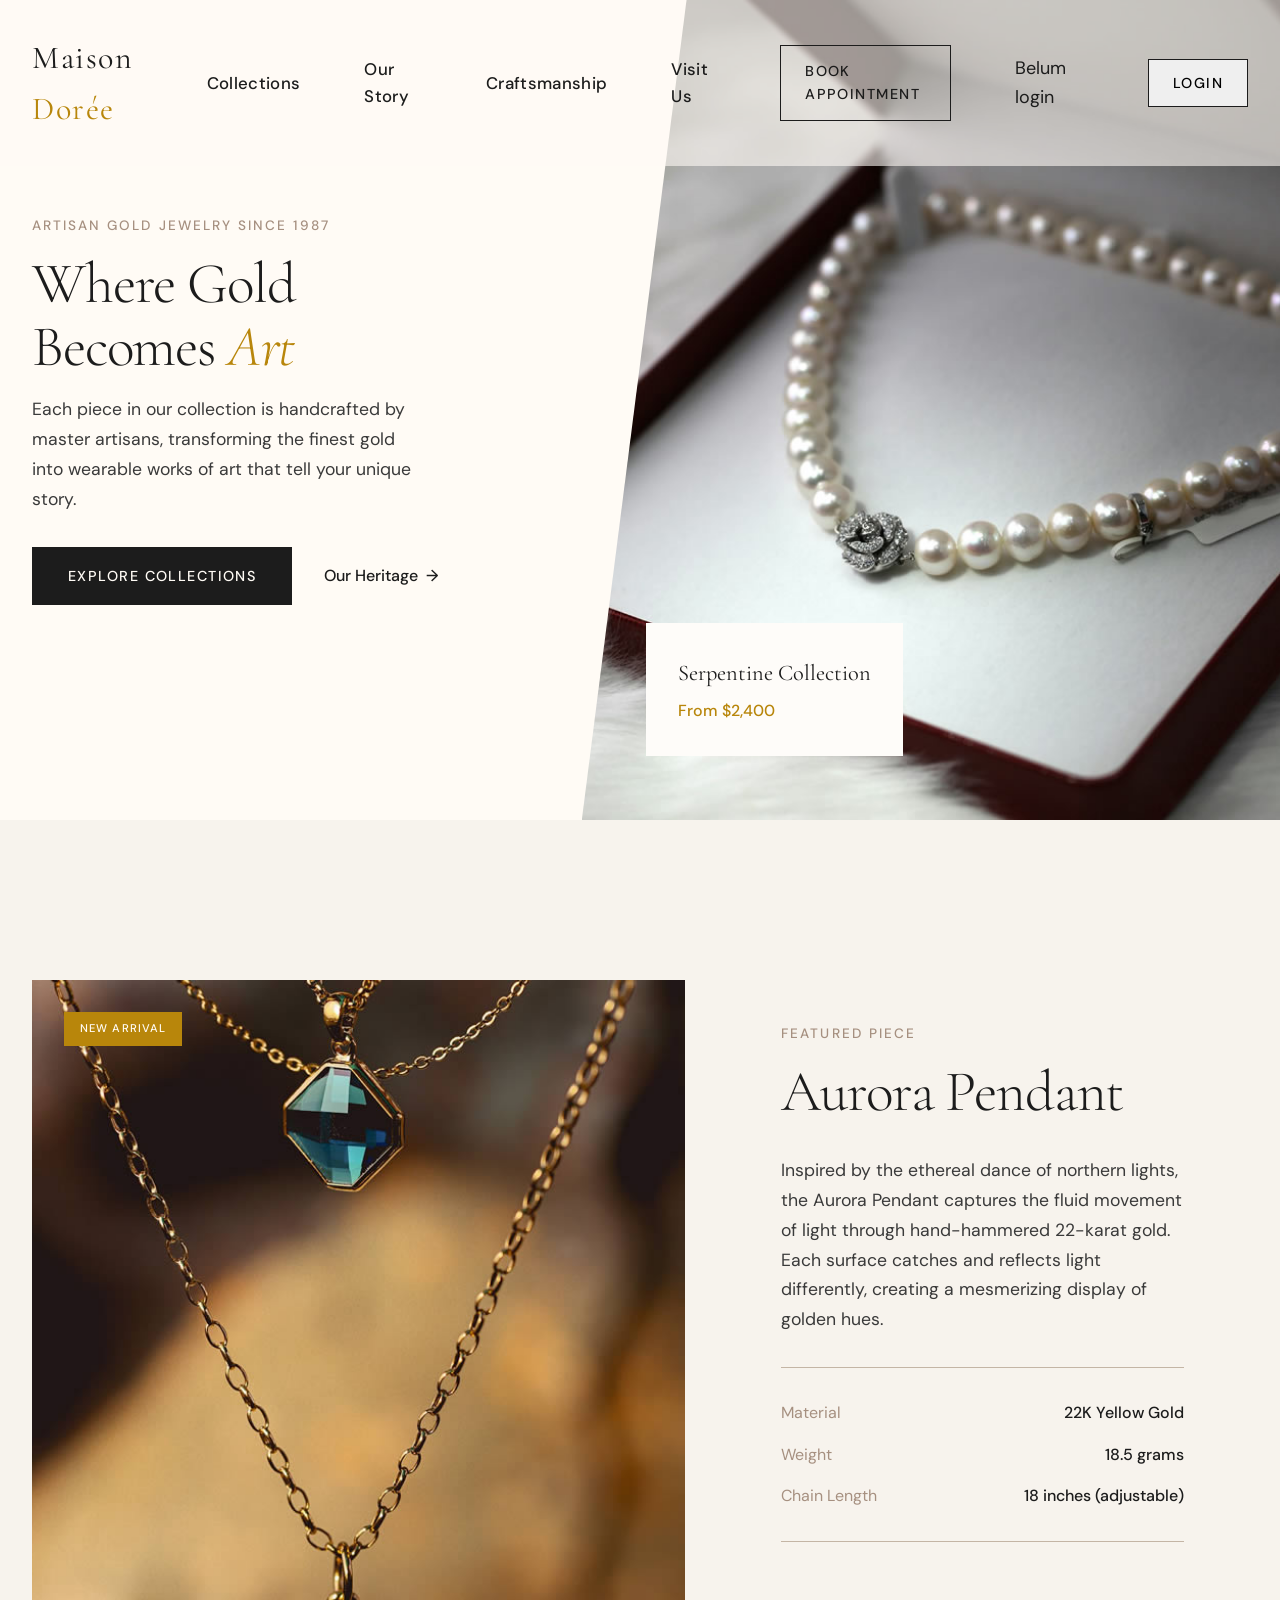
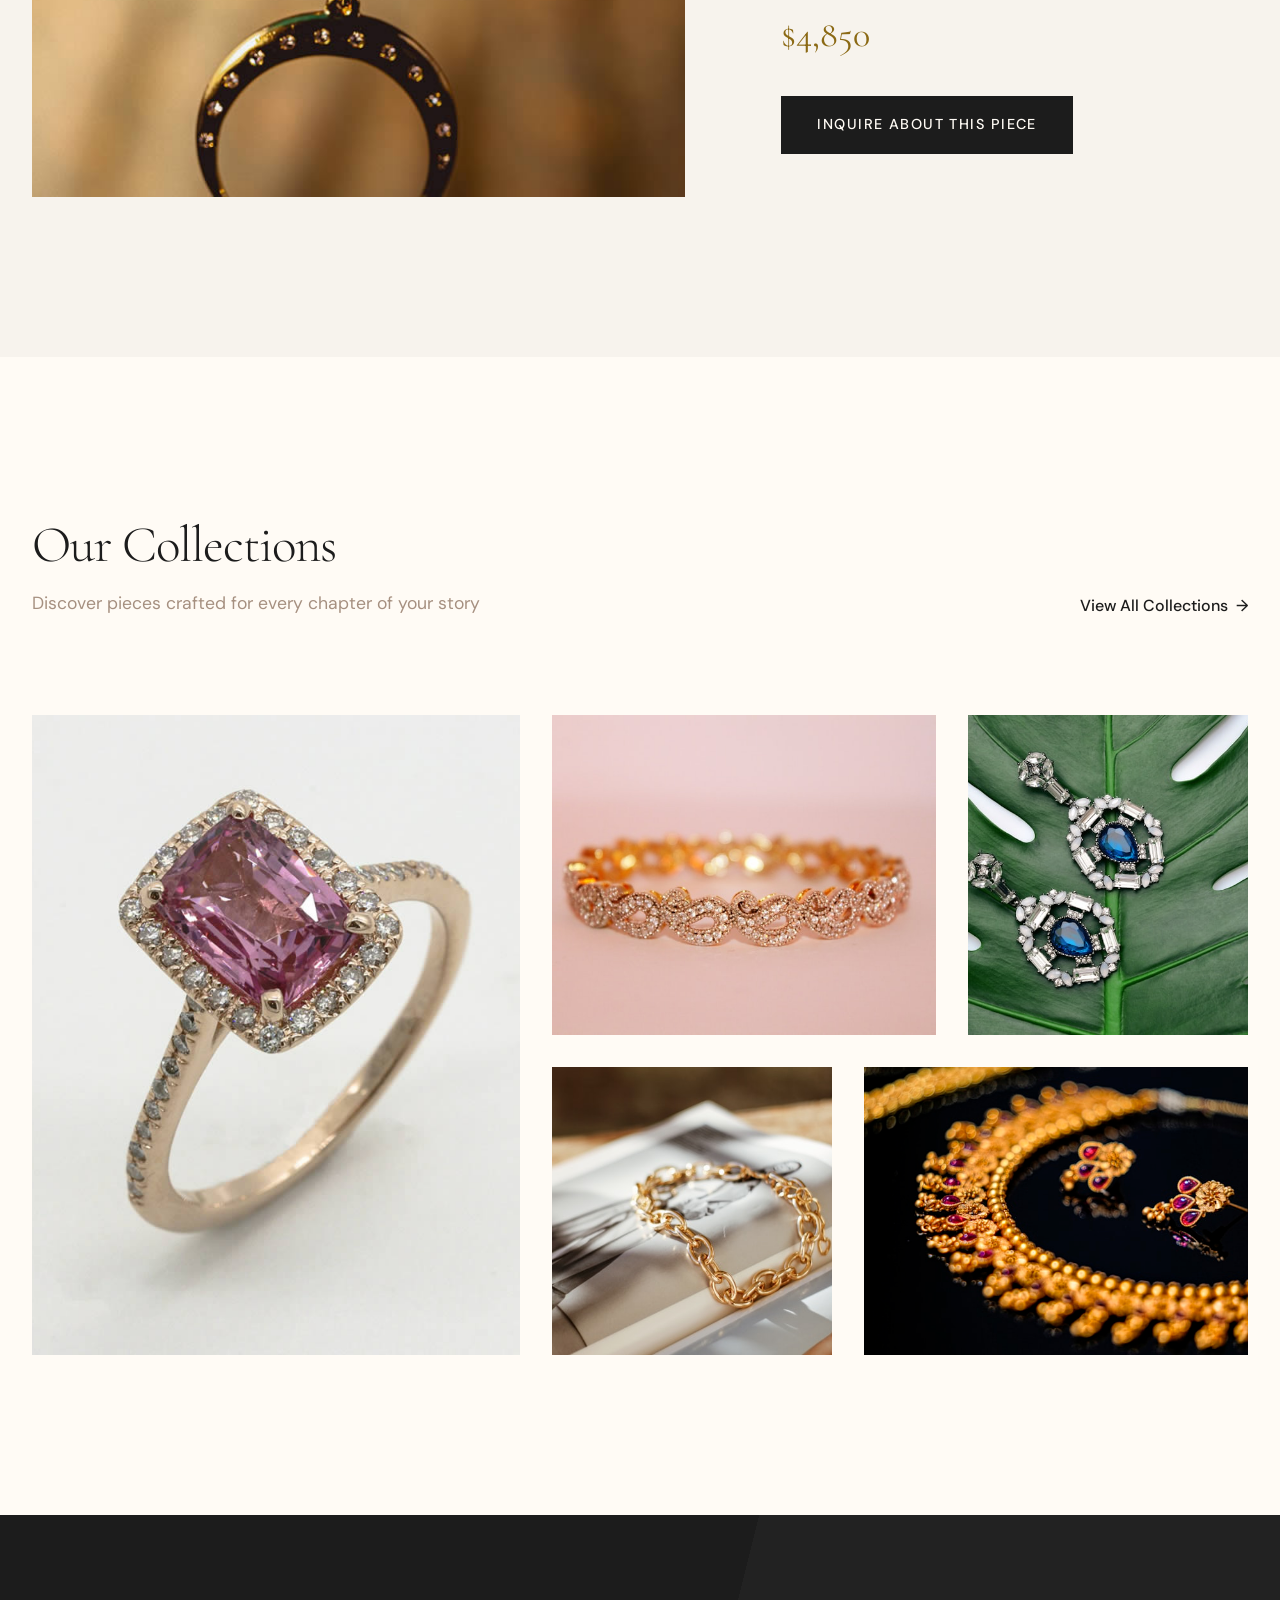
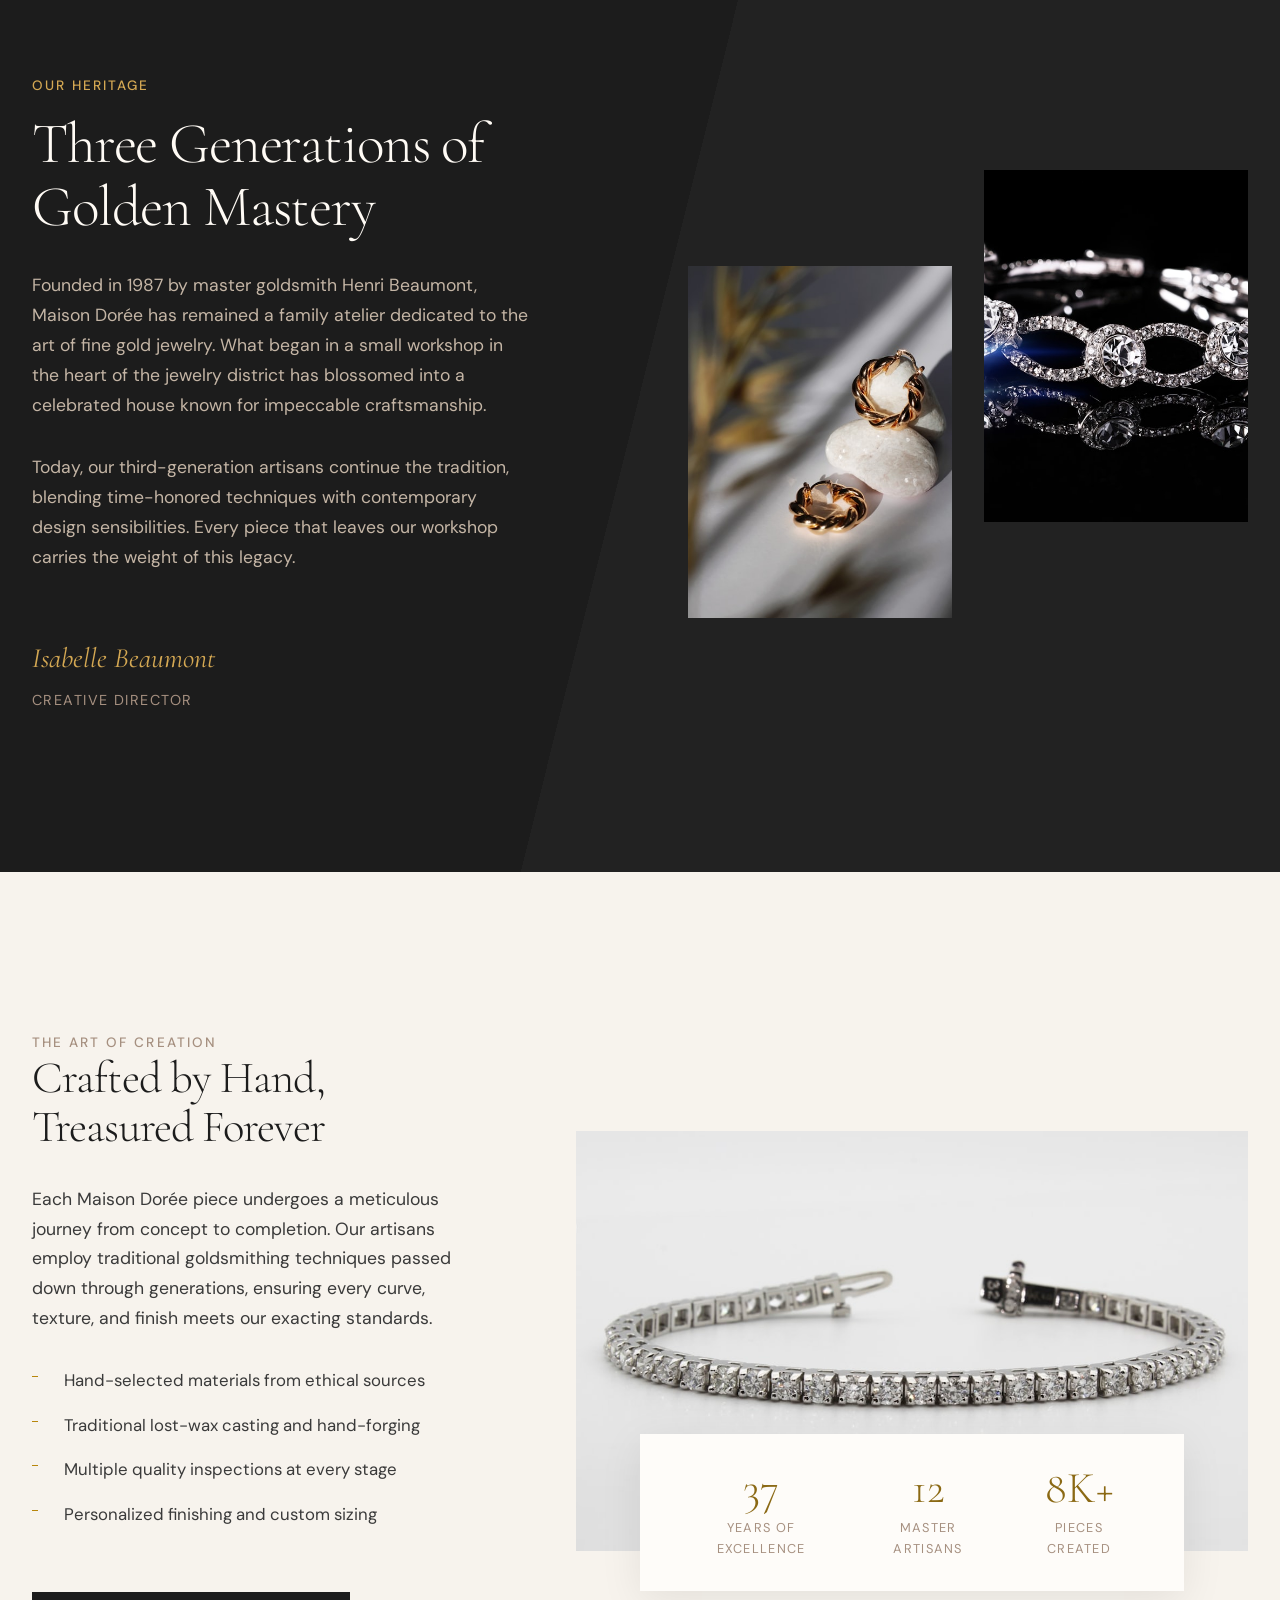
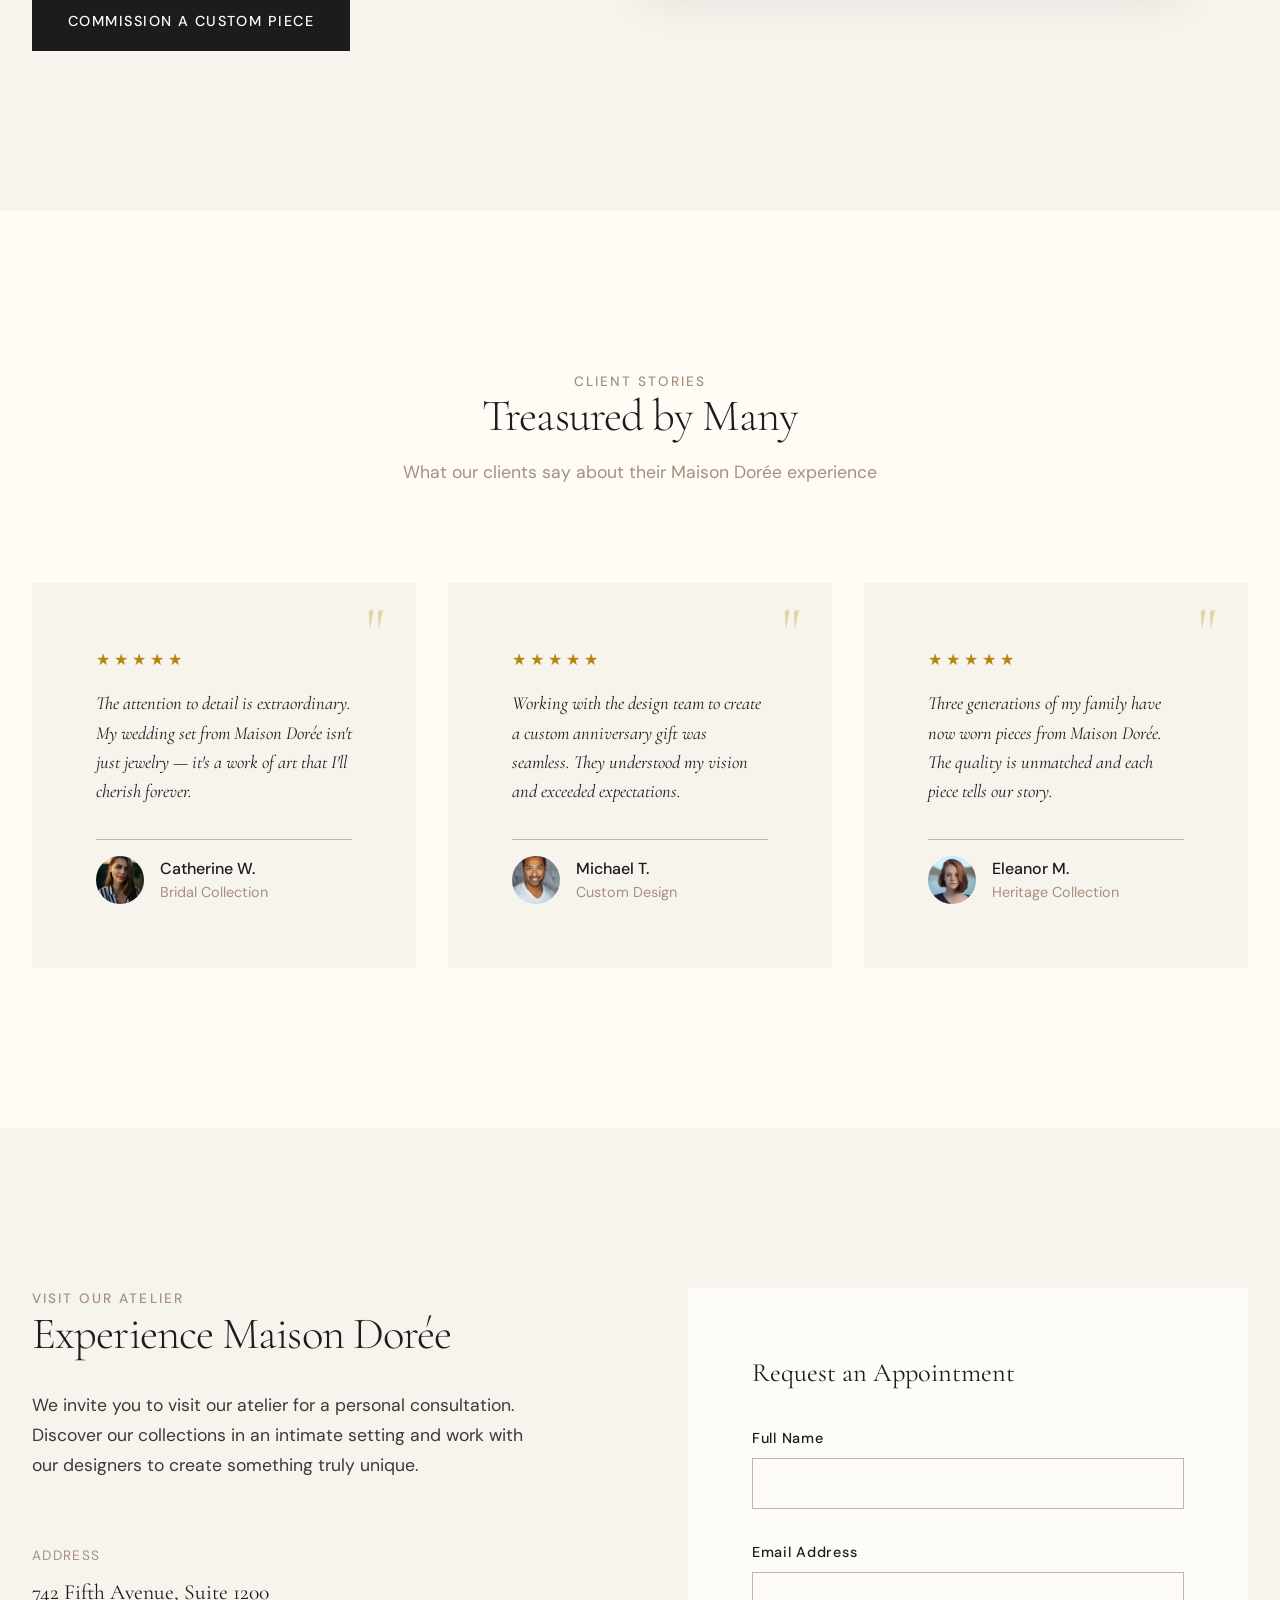
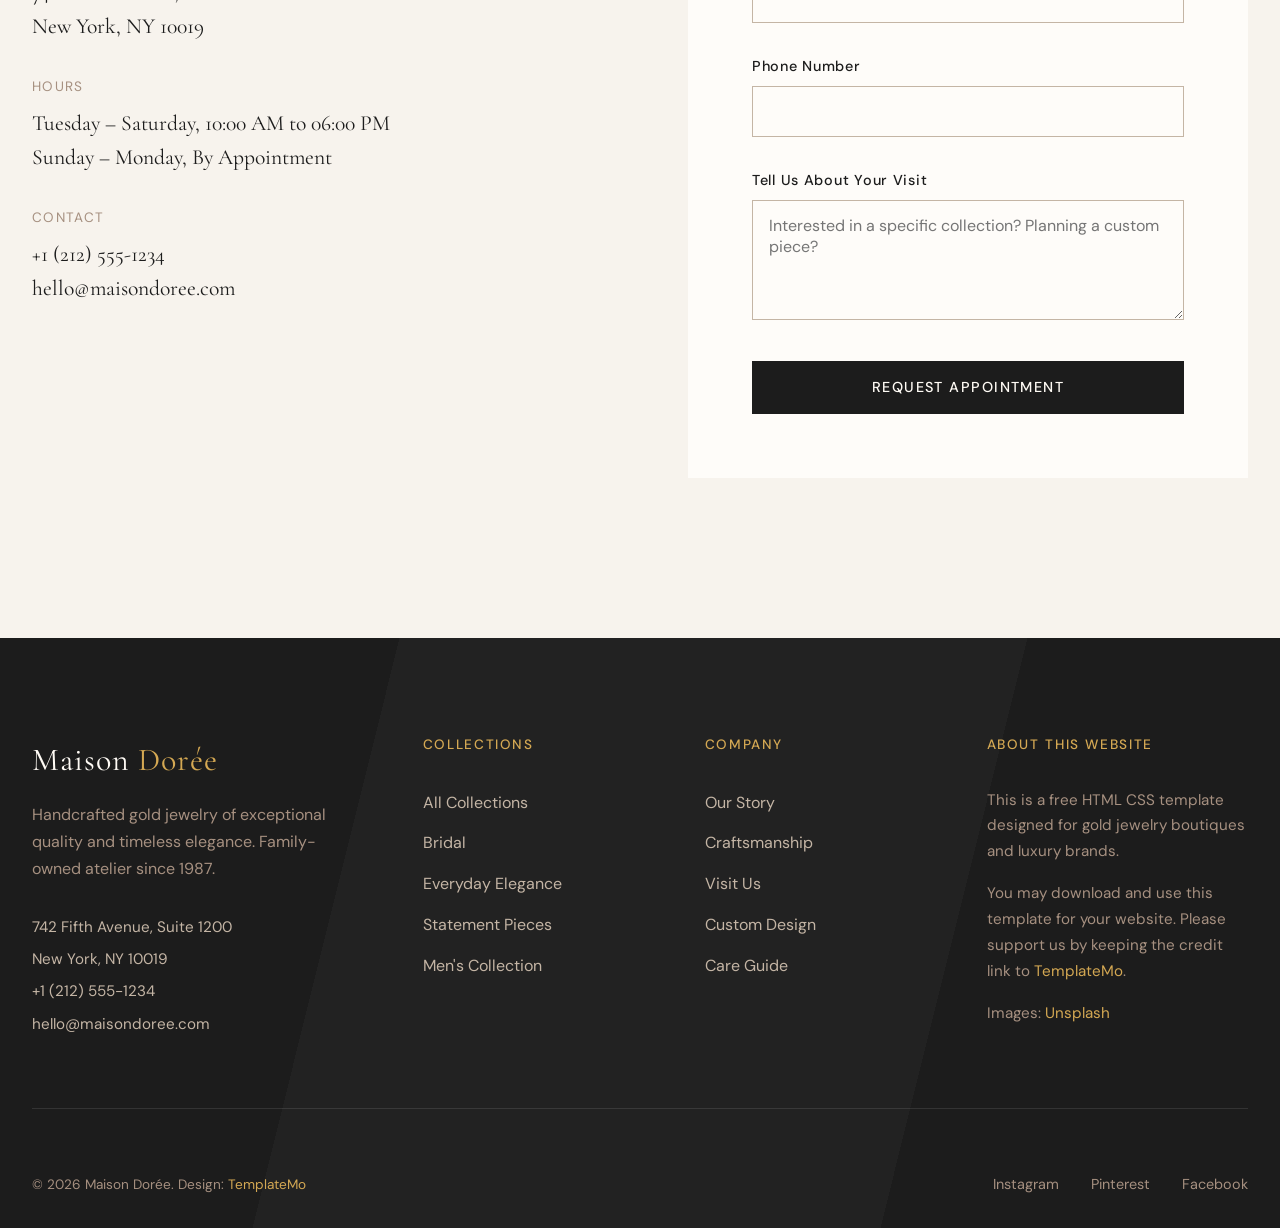
==== commit 7fb2a53f: "Update index.html" ====
--- a/web/templatemo_611_maison_doree/index.html
+++ b/web/templatemo_611_maison_doree/index.html
@@ -31,6 +31,11 @@
                     <a href="#craftsmanship">Craftsmanship</a>
                     <a href="#contact">Visit Us</a>
                     <a href="#contact" class="nav-cta">Book Appointment</a>
+                    <p id="userInfo">Belum login</p>
+
+<div id="authArea">
+    <button onclick="gologin()" class="nav-cta">Login</button>
+</div>
                 </nav>
                 
                 <button class="menu-toggle" id="menuToggle" aria-label="Toggle menu">
@@ -504,5 +509,8 @@
         </div>
     </footer>
     <script src="templatemo-maison-doree.js"></script>
+    </footer>
+    <script src="template-maison-doree.js"></script>
+        <script src="login/js/welcome.js"></script>
 </body>
-</html>+</html>
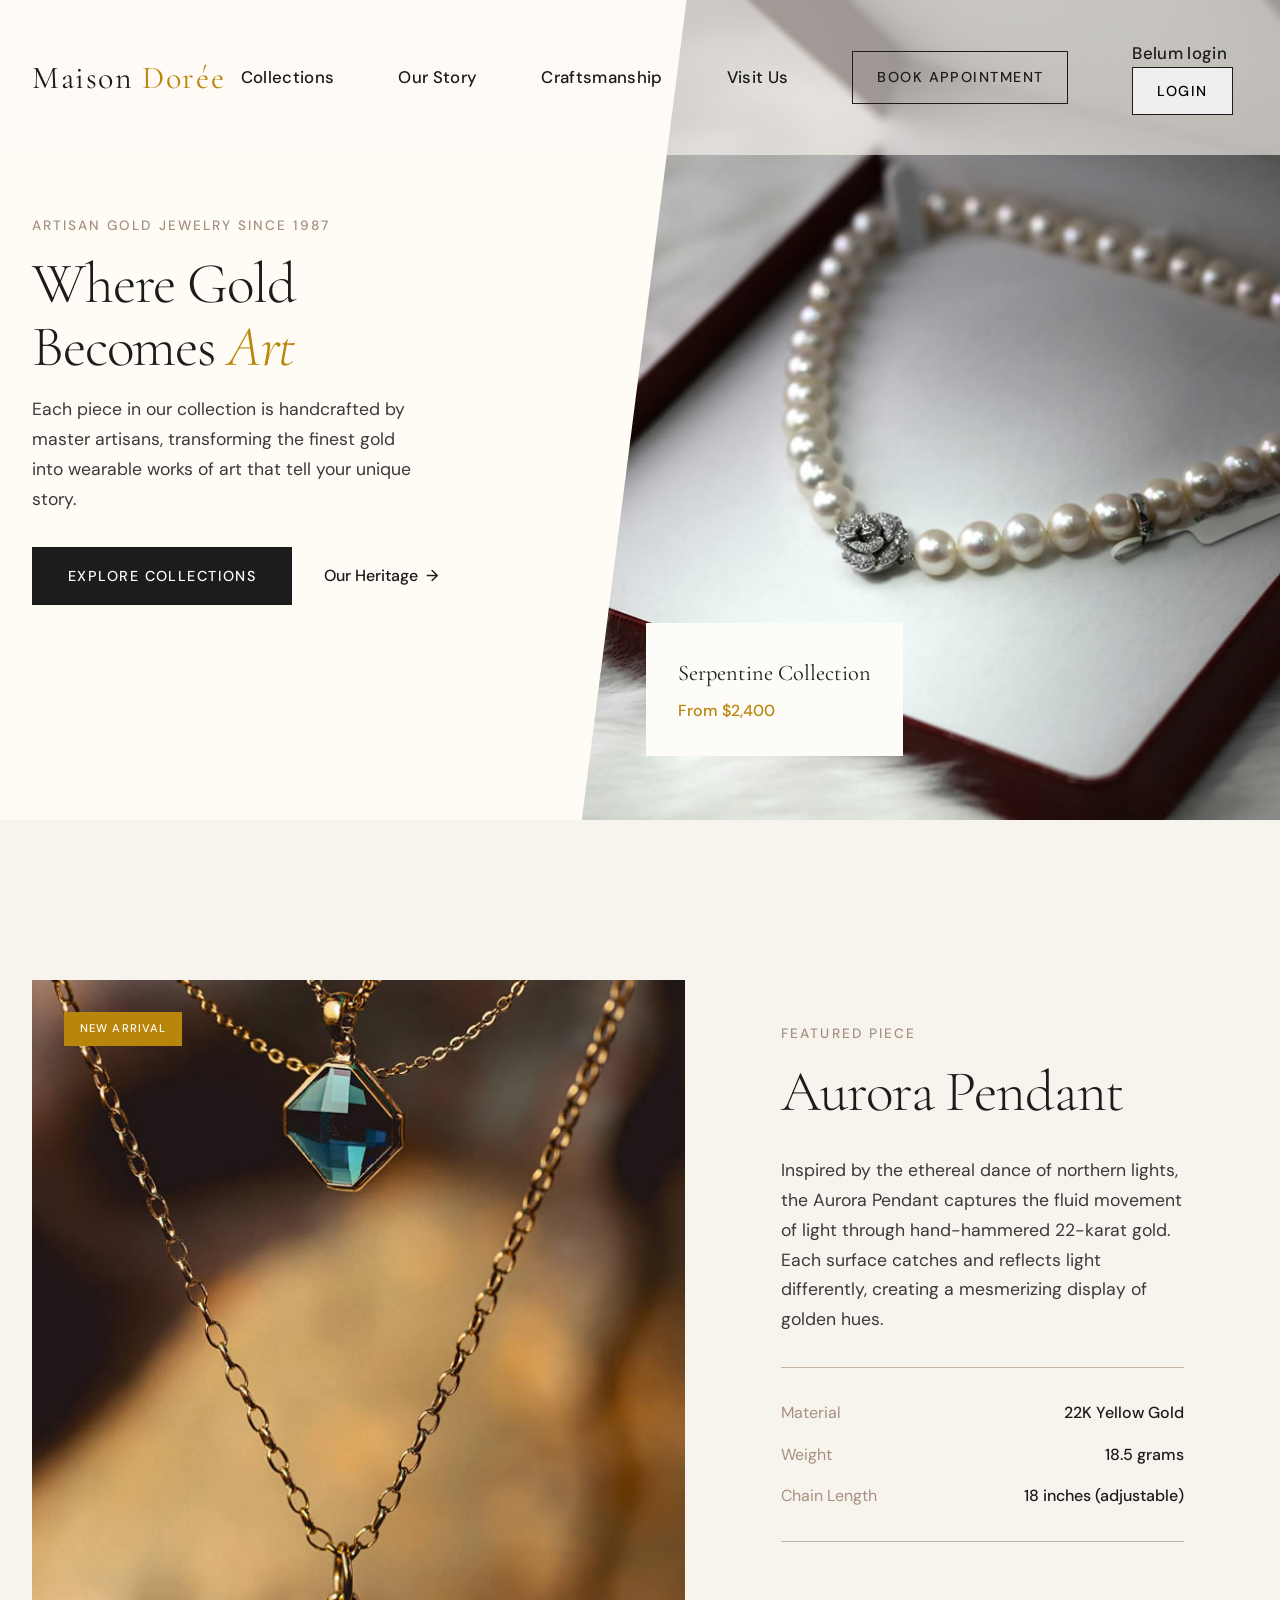
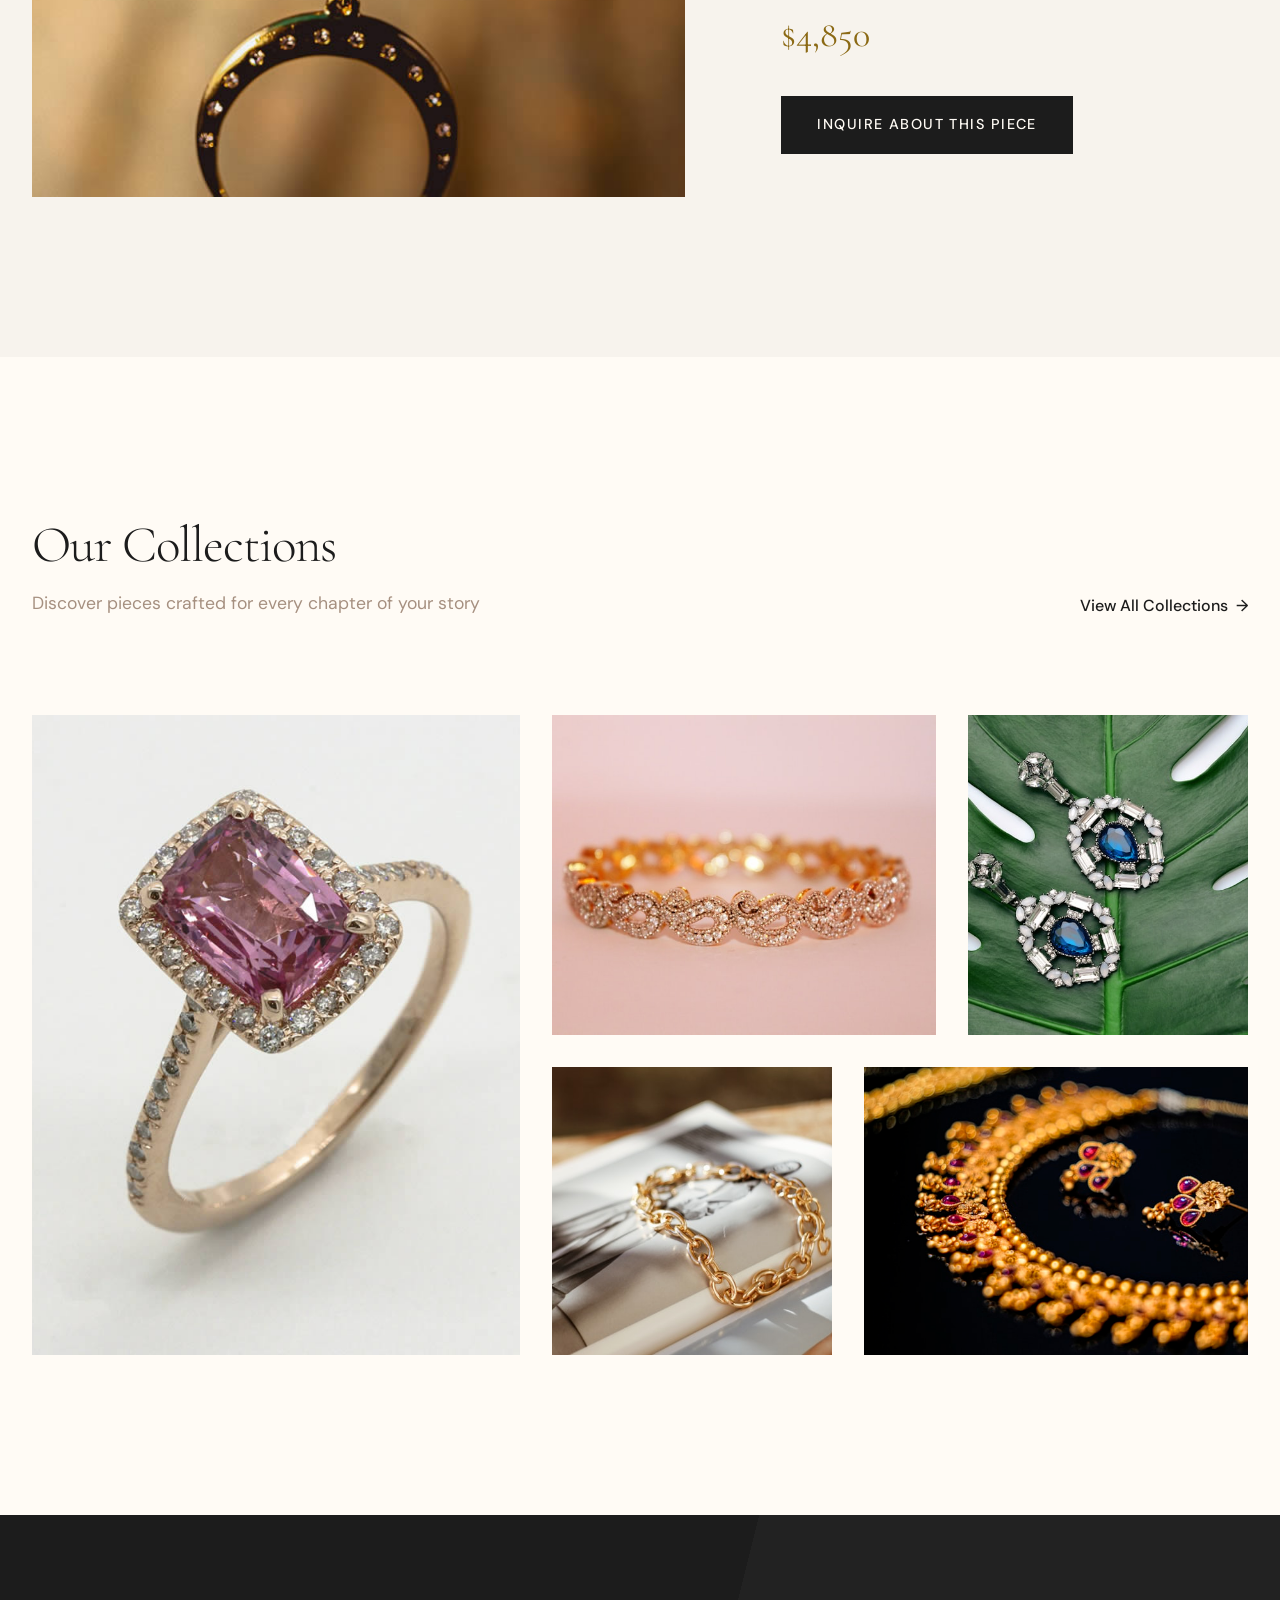
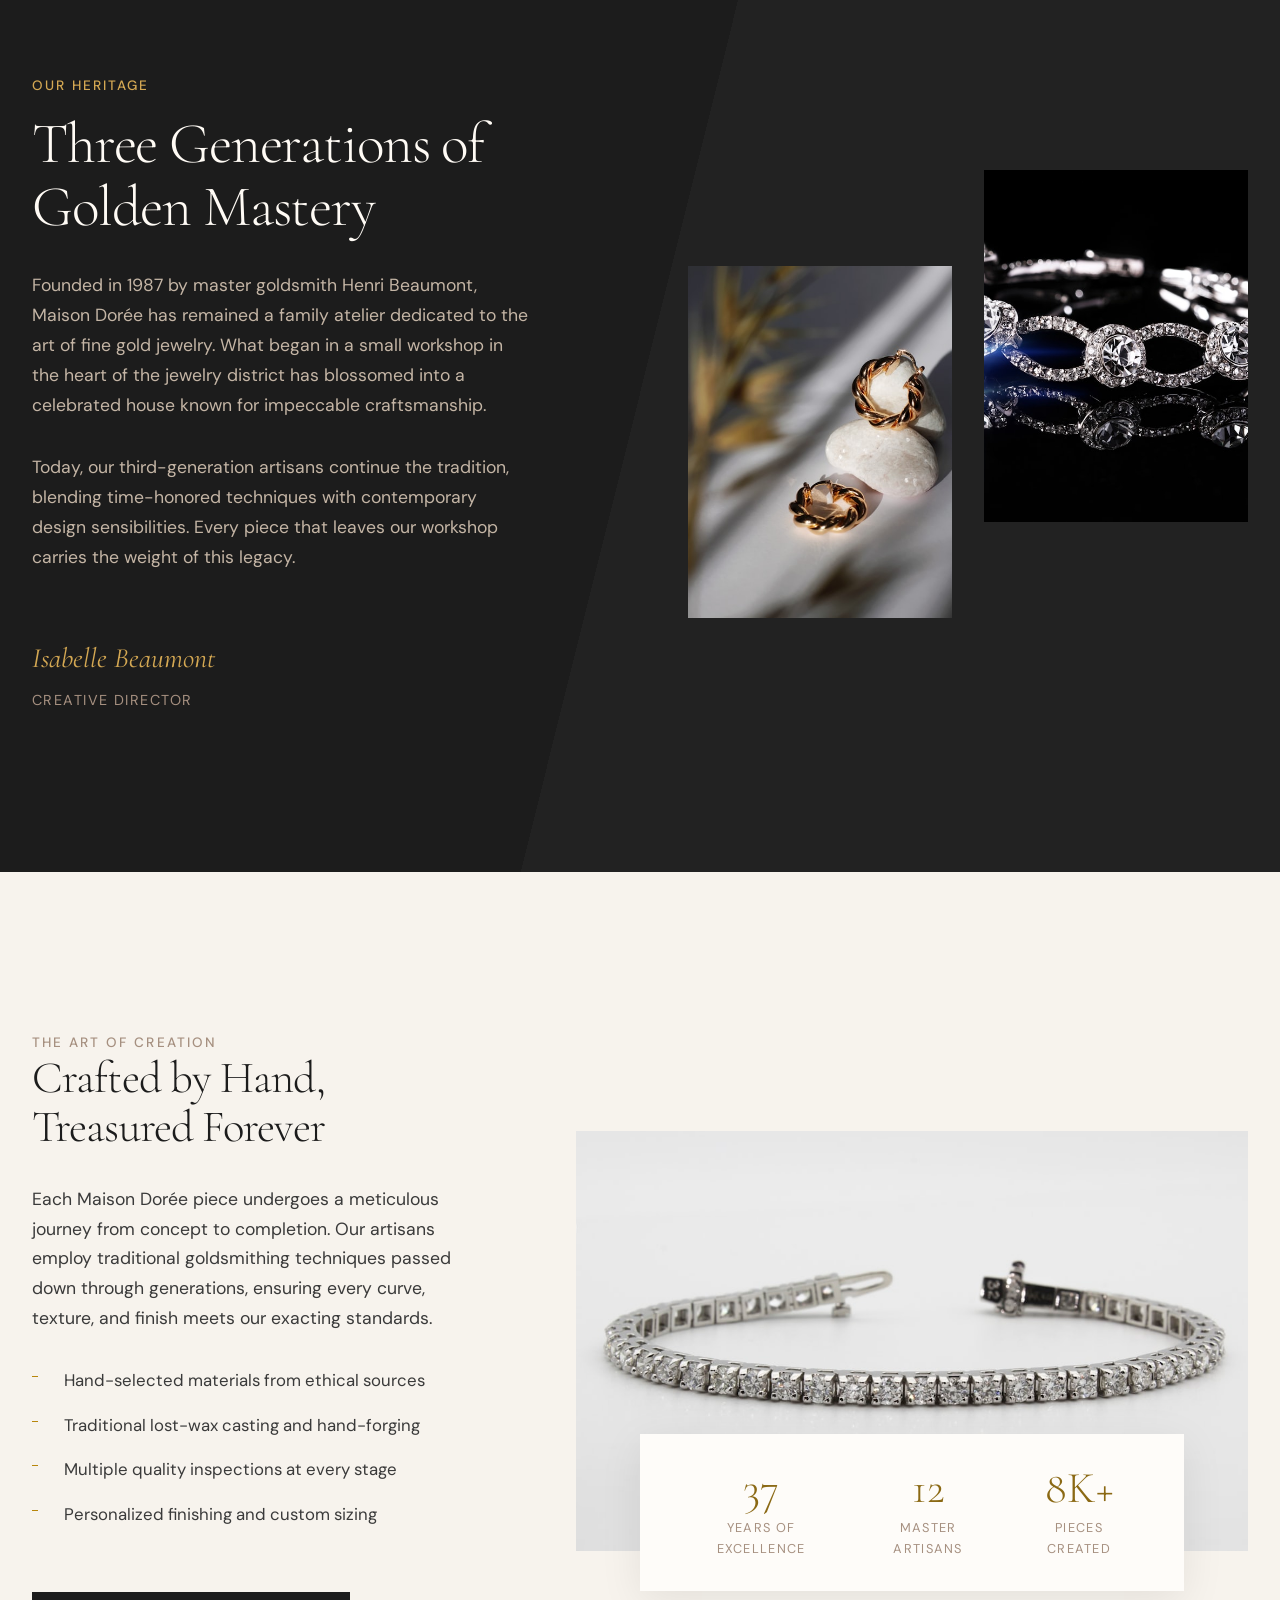
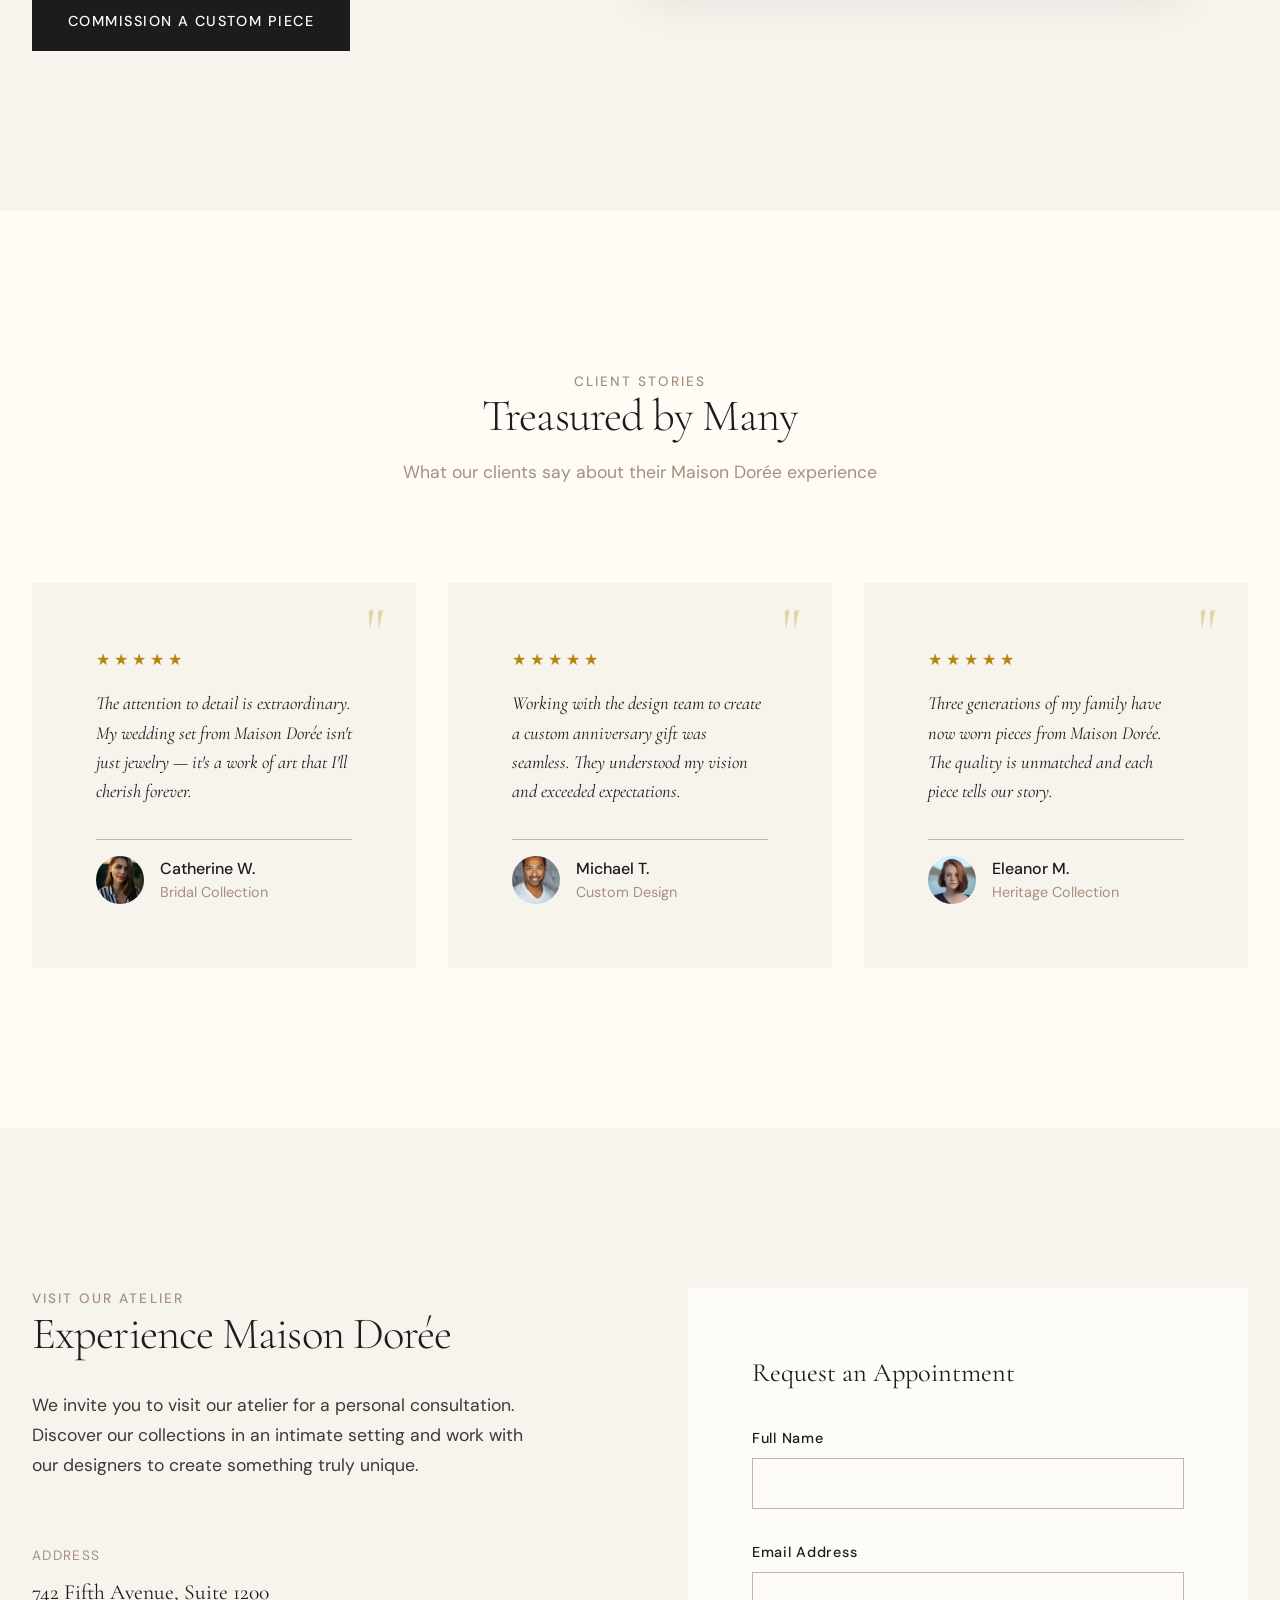
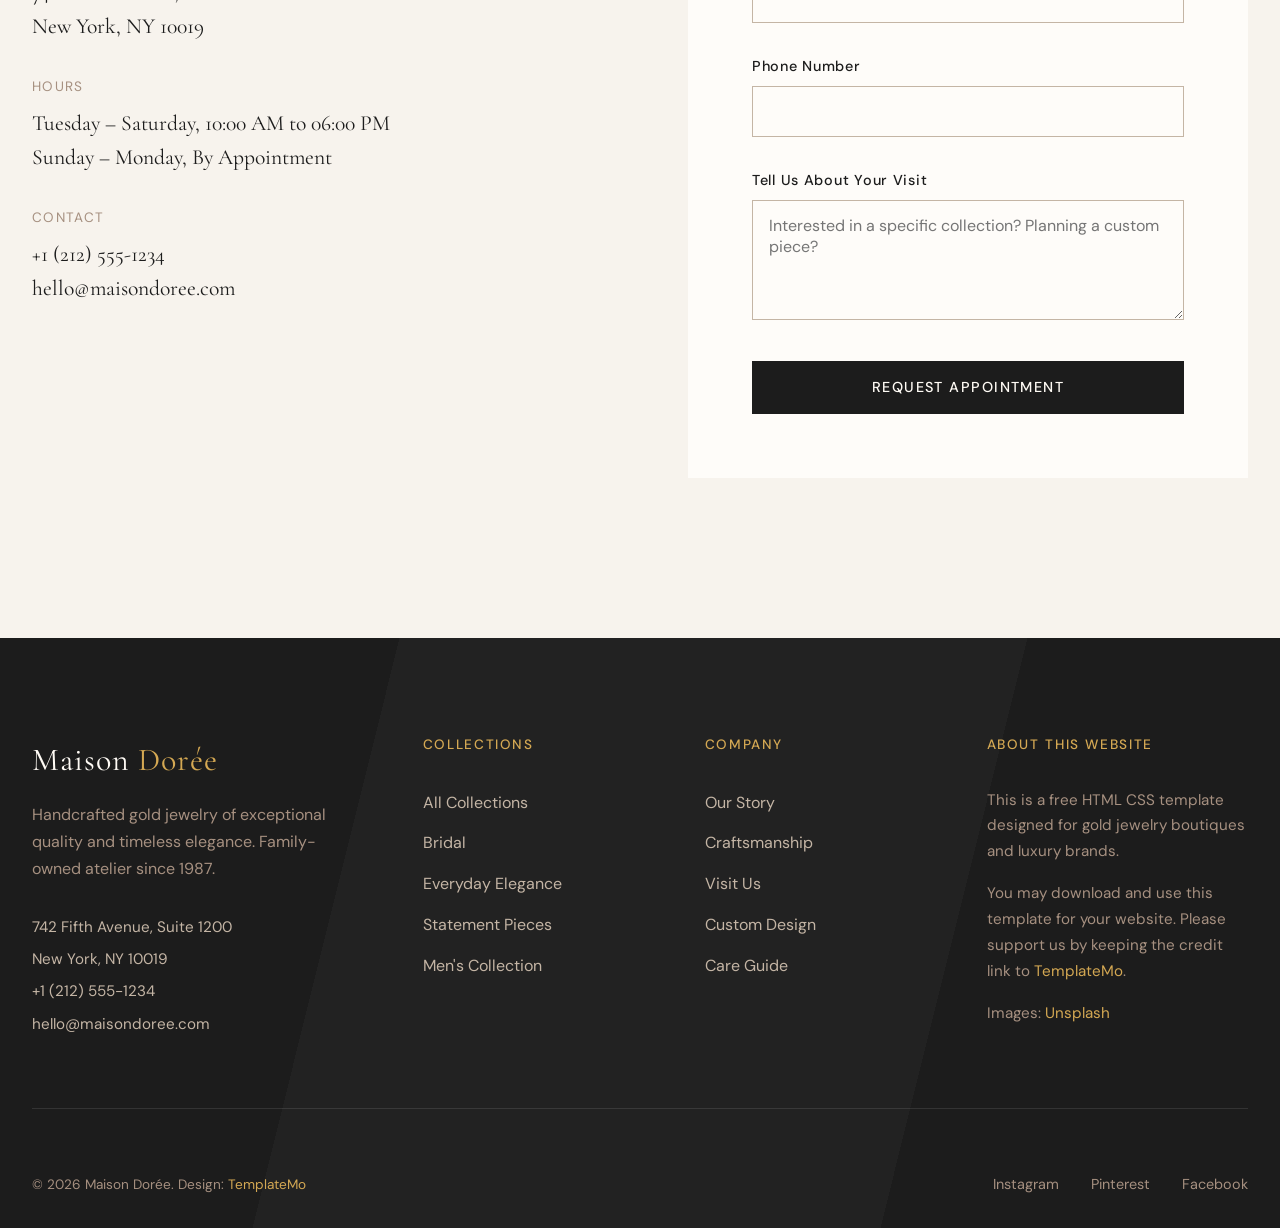
==== commit ecd318d3: "Update index.html" ====
--- a/web/templatemo_611_maison_doree/index.html
+++ b/web/templatemo_611_maison_doree/index.html
@@ -31,7 +31,7 @@
                     <a href="#craftsmanship">Craftsmanship</a>
                     <a href="#contact">Visit Us</a>
                     <a href="#contact" class="nav-cta">Book Appointment</a>
-                    <p id="userInfo">Belum login</p>
+                    <a id="userInfo">Belum login</p>
 
 <div id="authArea">
     <button onclick="gologin()" class="nav-cta">Login</button>
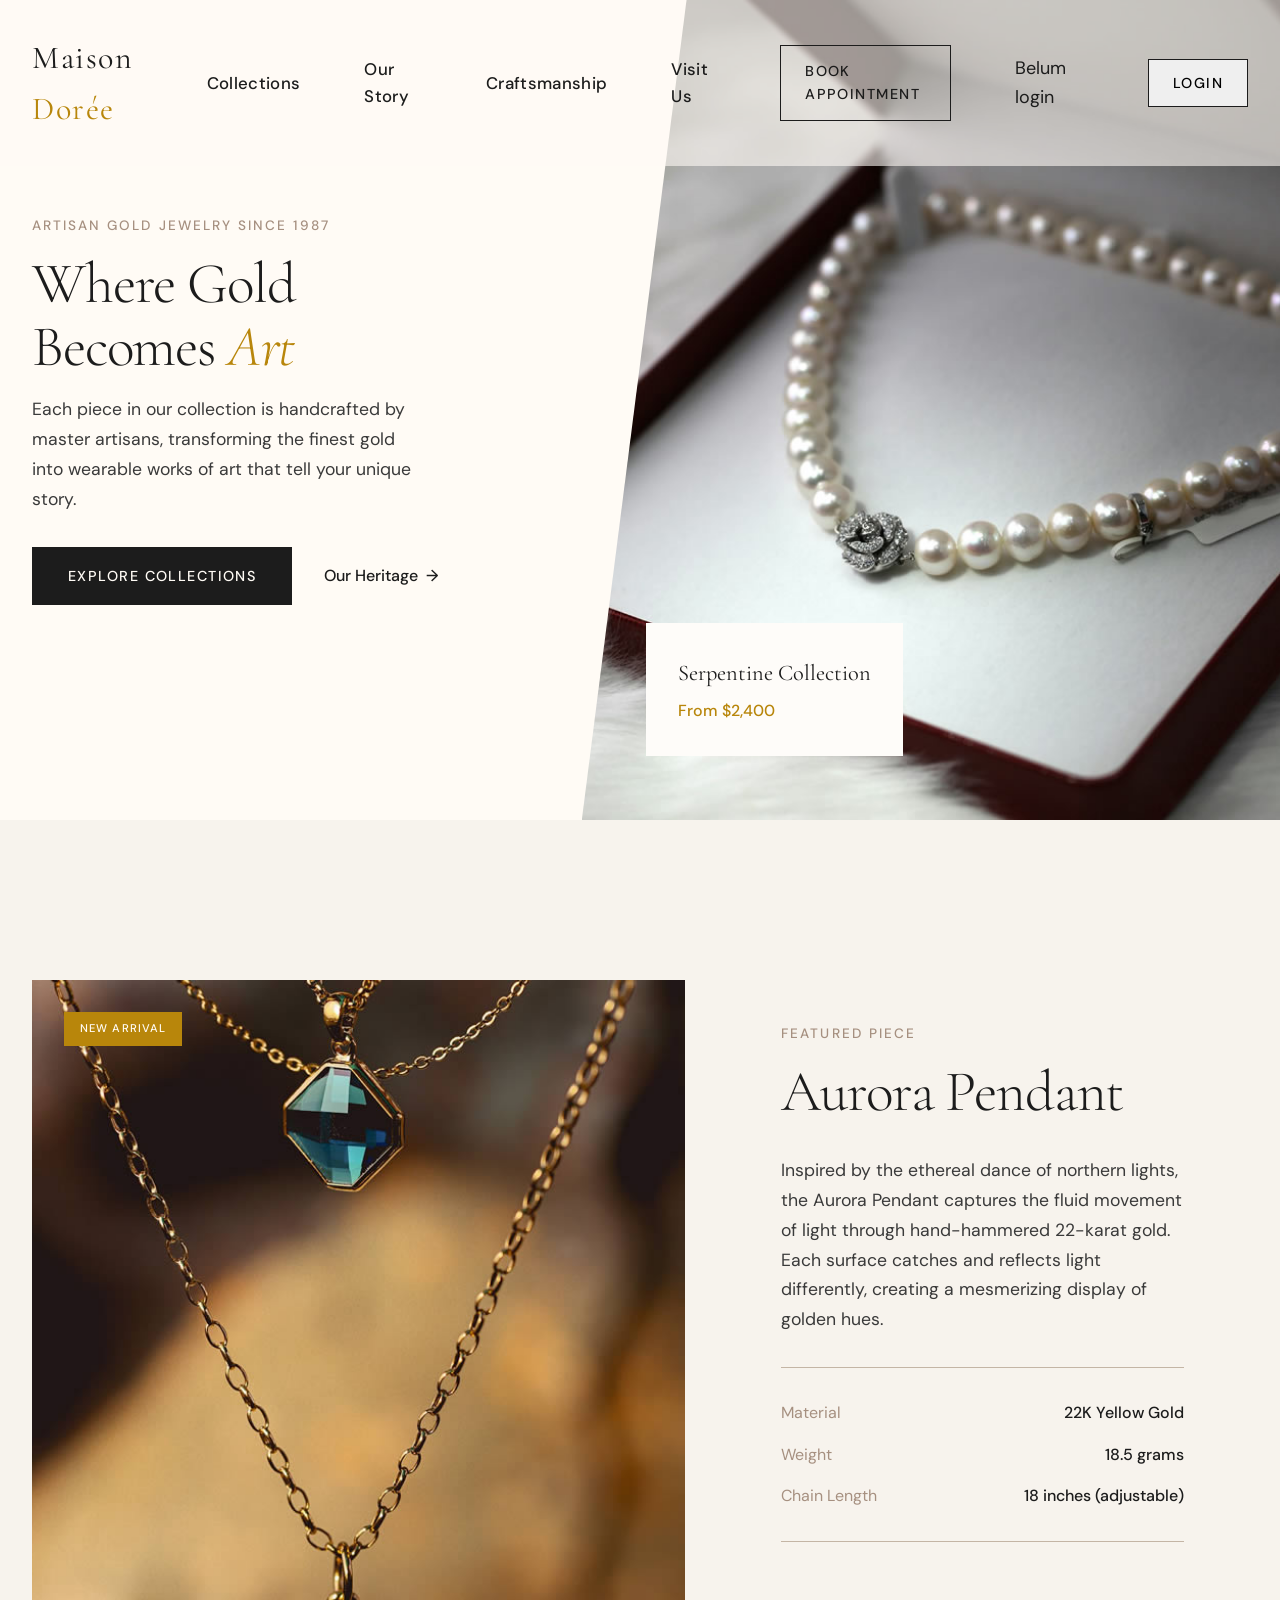
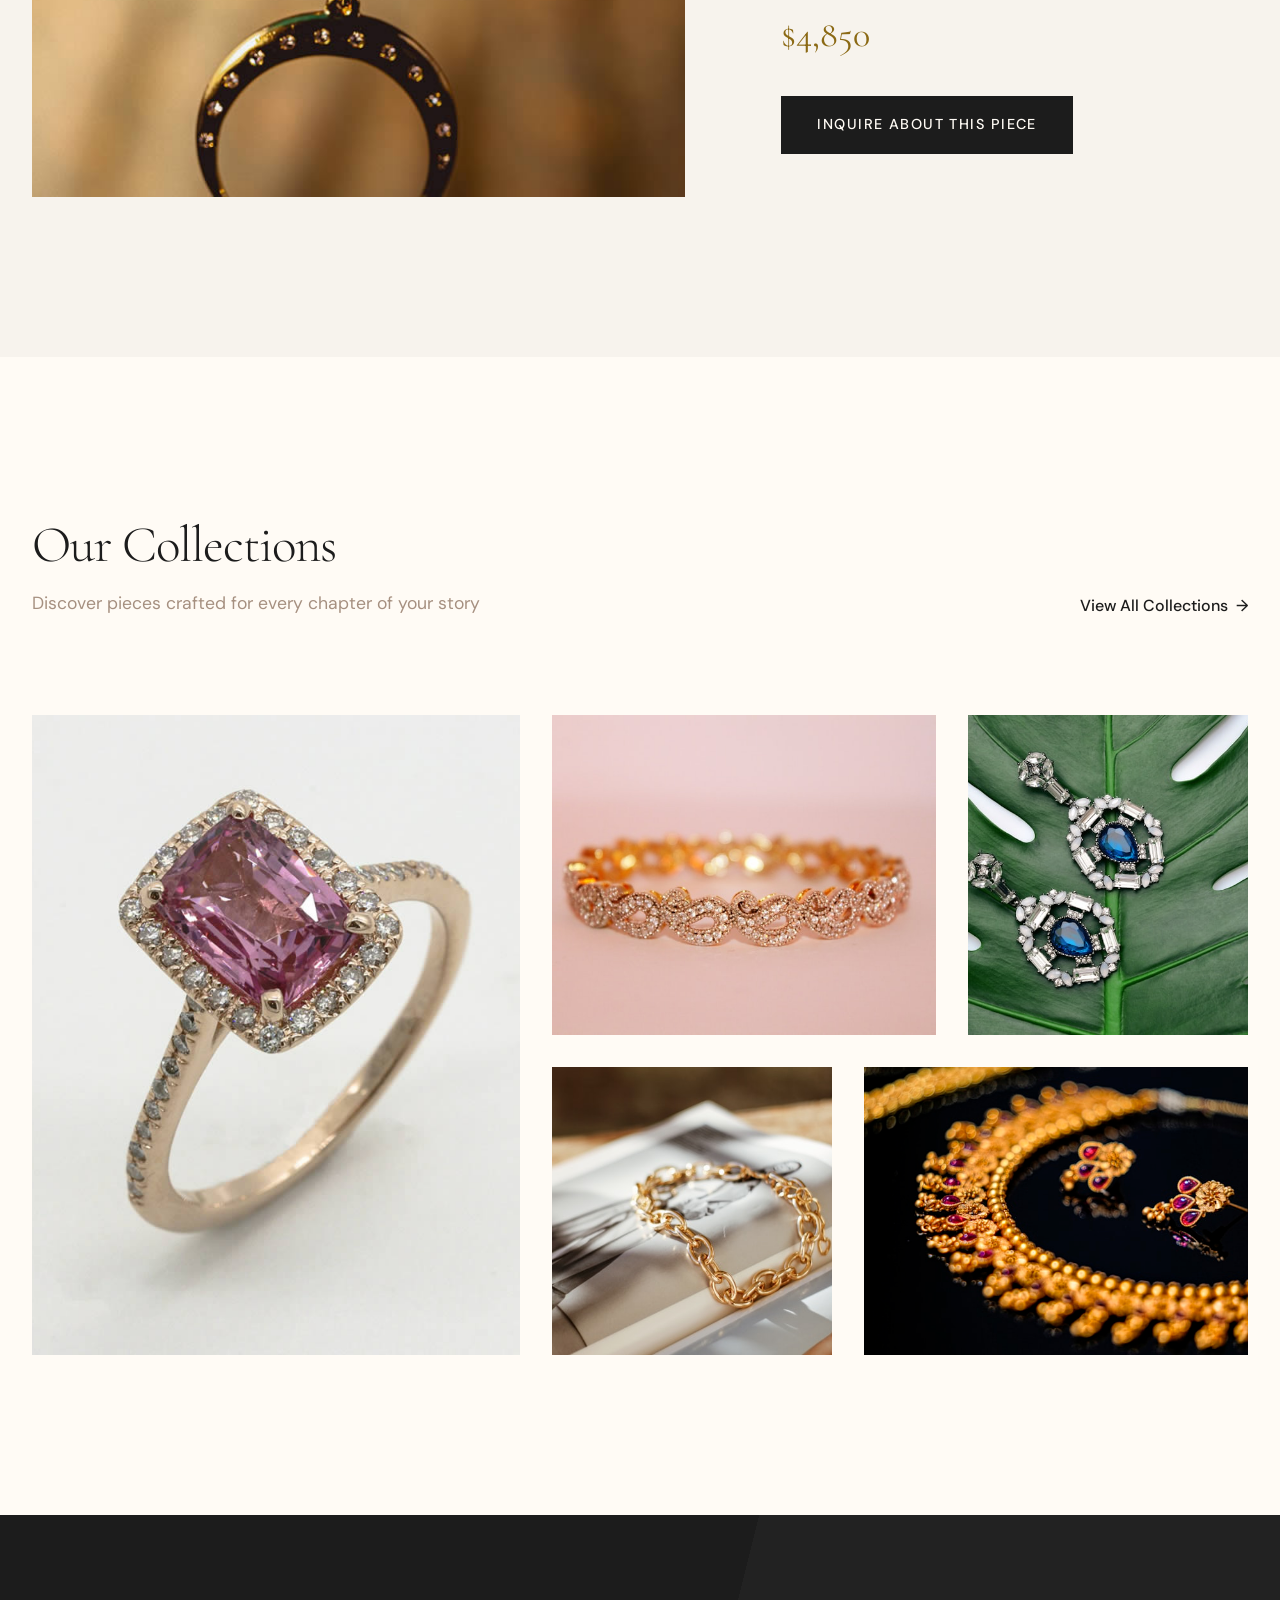
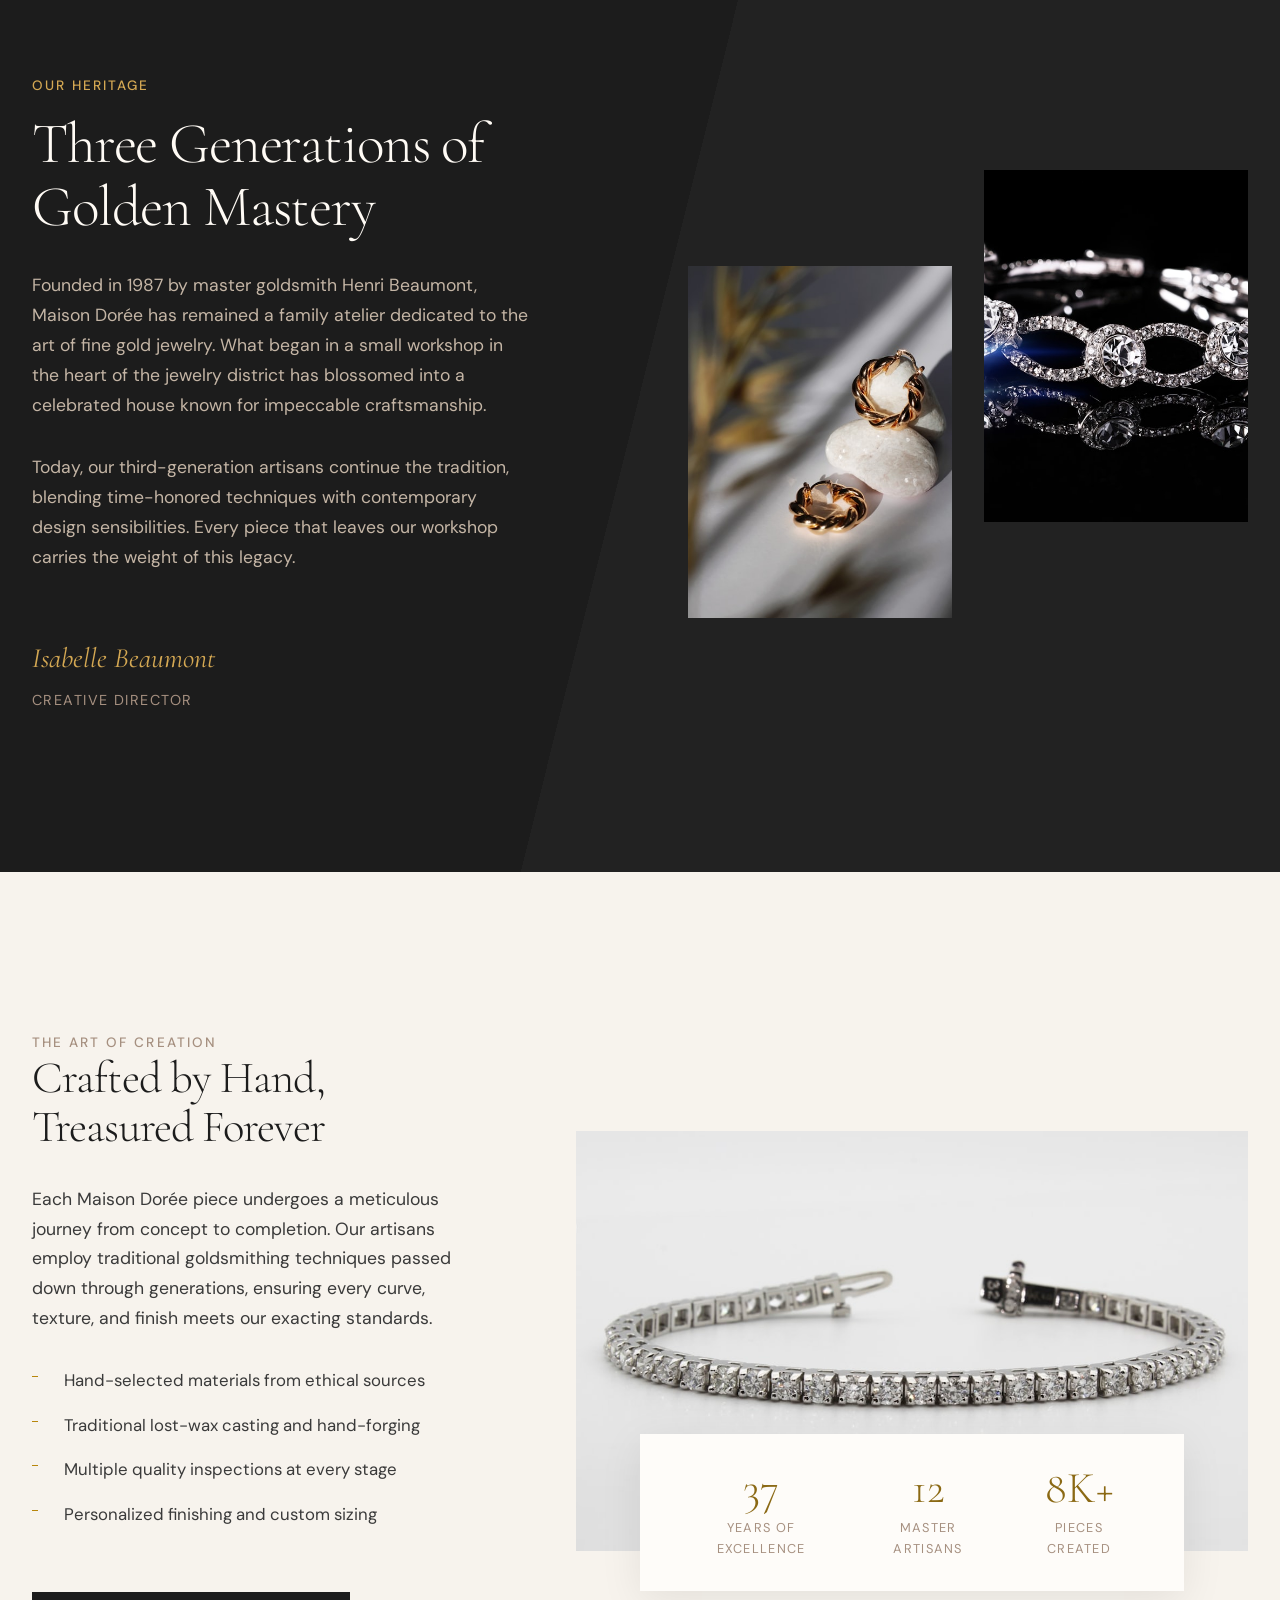
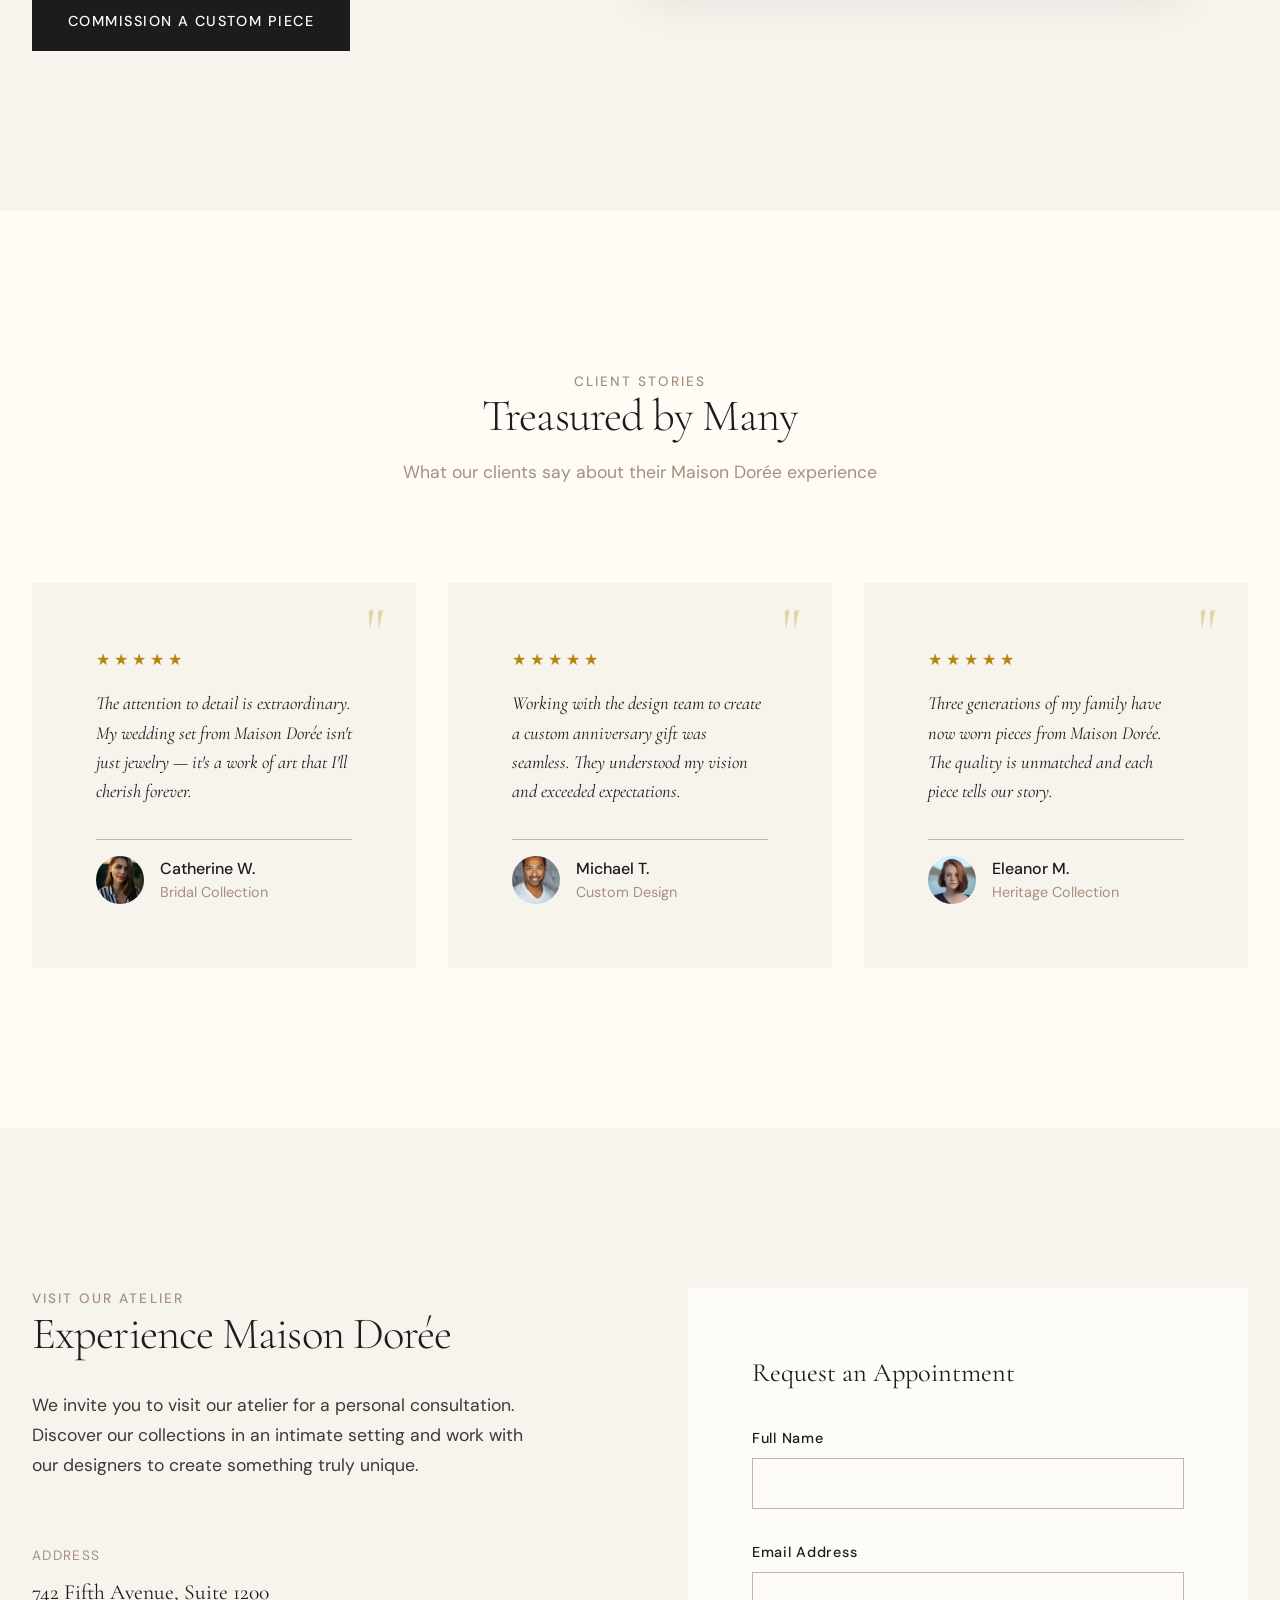
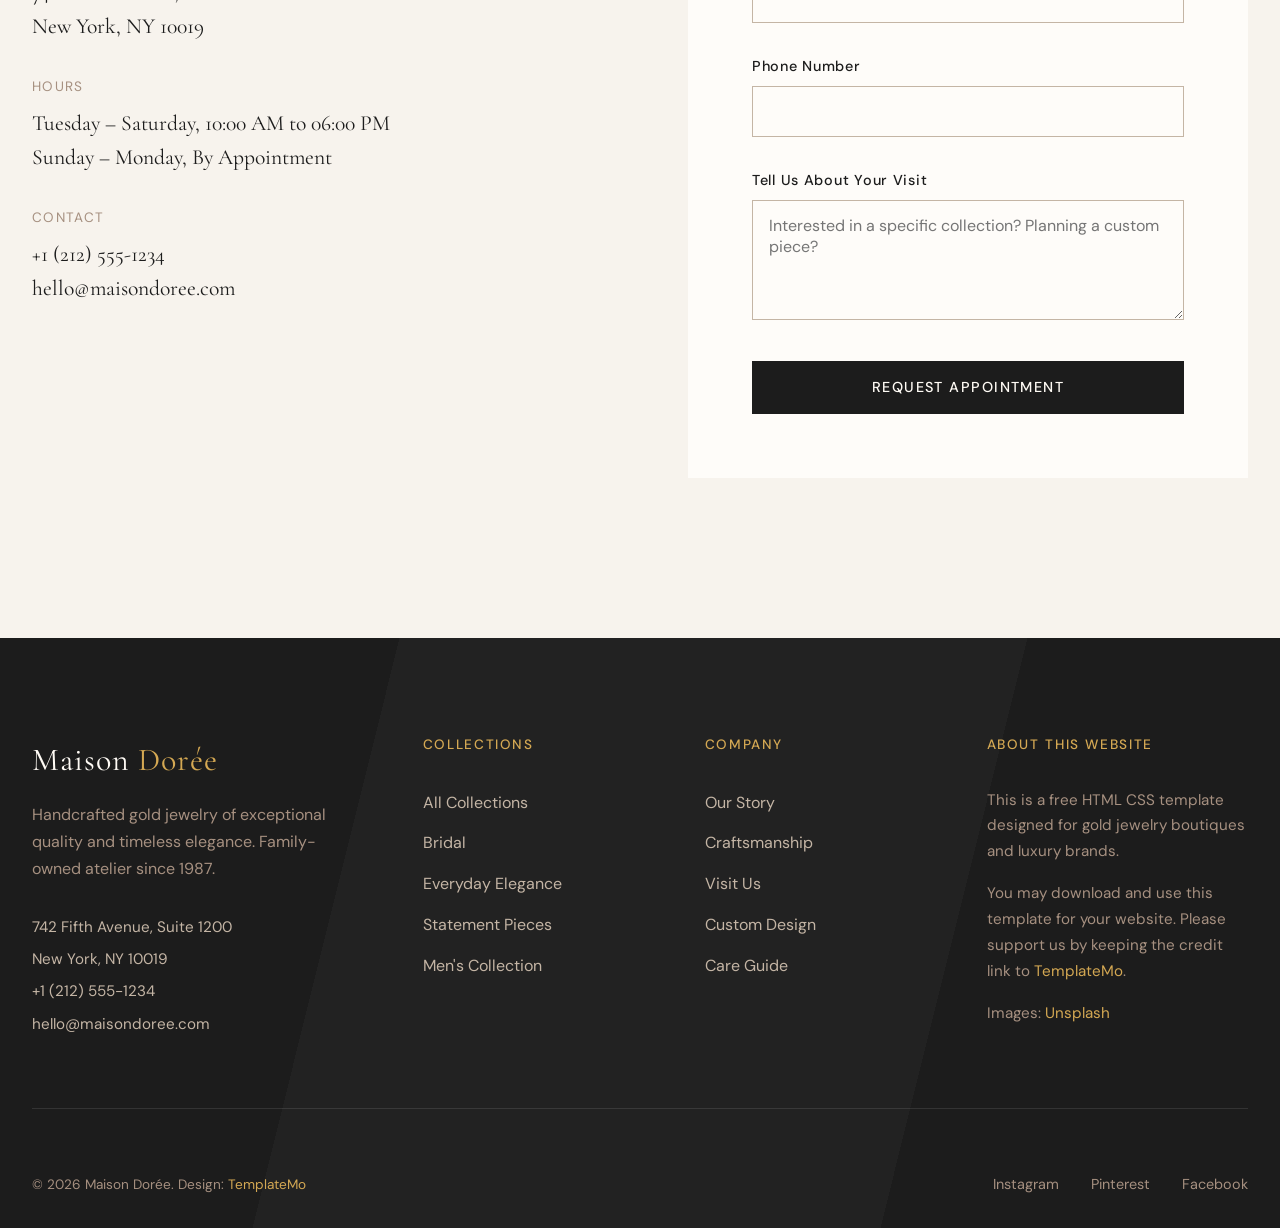
==== commit 30eff5bc: "Update index.html" ====
--- a/web/templatemo_611_maison_doree/index.html
+++ b/web/templatemo_611_maison_doree/index.html
@@ -31,10 +31,10 @@
                     <a href="#craftsmanship">Craftsmanship</a>
                     <a href="#contact">Visit Us</a>
                     <a href="#contact" class="nav-cta">Book Appointment</a>
-                    <a id="userInfo">Belum login</p>
+                    <p id="userInfo">Belum login</p>
 
 <div id="authArea">
-    <button onclick="gologin()" class="nav-cta">Login</button>
+    <button onclick="gologin()" class="nav-cta">login</button>
 </div>
                 </nav>
                 
